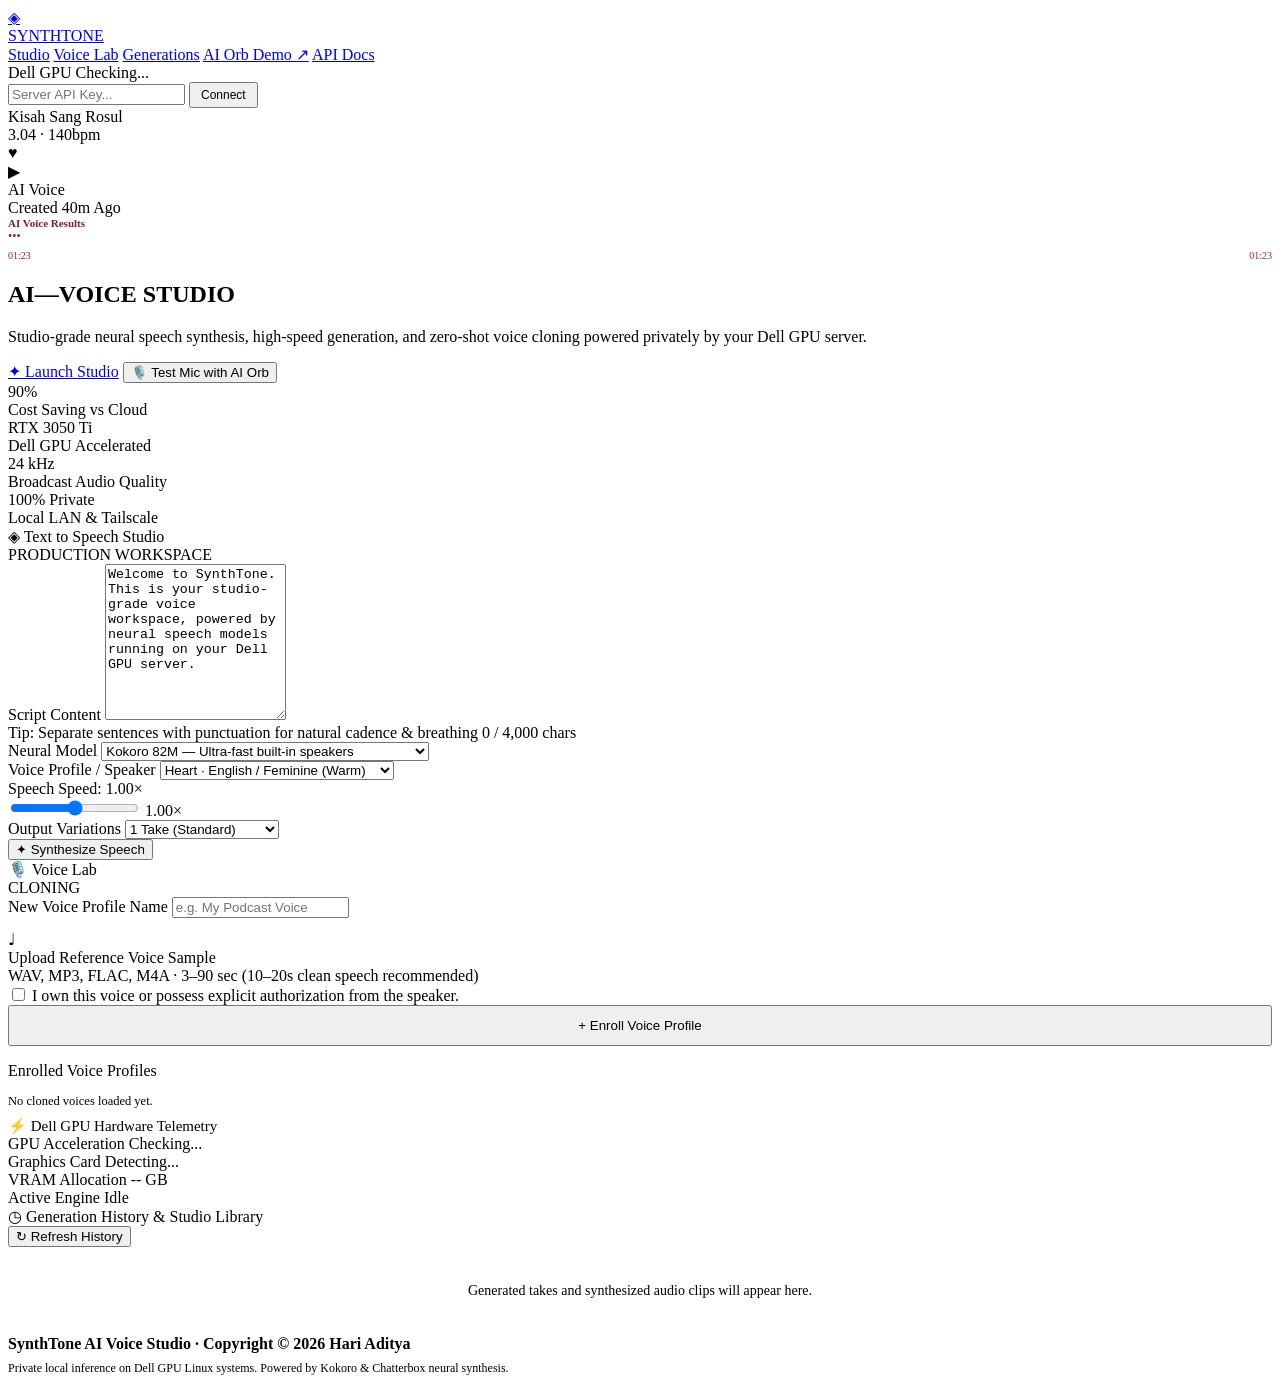
==== web/index.html @ 5e001da9 "feat: transform into SynthTone with interactive AI character orb, SonoAI-inspired widescreen UI, and" ====
<!doctype html>
<html lang="en">
<head>
  <meta charset="UTF-8" />
  <meta name="viewport" content="width=device-width, initial-scale=1" />
  <meta name="theme-color" content="#07080f" />
  <title>SynthTone AI — Private Neural Voice Studio</title>
  <link rel="stylesheet" href="/styles.css" />
  <link rel="stylesheet" href="/components/ai-orb/ai-orb.css" />
</head>
<body>

  <!-- Navigation Bar -->
  <header class="navbar">
    <a href="#" class="nav-brand">
      <span class="brand-icon">◈</span>
      <div class="brand-title">SYNTH<span>TONE</span></div>
    </a>
    <nav class="nav-links">
      <a href="#studio" class="nav-link active">Studio</a>
      <a href="#voices" class="nav-link">Voice Lab</a>
      <a href="#history" class="nav-link">Generations</a>
      <a href="/ai-orb/index.html" target="_blank" class="nav-link">AI Orb Demo ↗</a>
      <a href="/docs" target="_blank" class="nav-link">API Docs</a>
    </nav>
    <div class="nav-actions">
      <div id="gpu-telemetry-badge" class="gpu-badge">
        <span class="dot"></span>
        <span id="gpu-badge-text">Dell GPU Checking...</span>
      </div>
      <div class="key-input-wrapper">
        <input id="key" type="password" class="key-input" placeholder="Server API Key..." autocomplete="off"/>
        <button id="connect" class="btn-icon" style="padding:4px 10px;font-size:12px;">Connect</button>
      </div>
    </div>
  </header>

  <!-- Hero Interactive Showcase -->
  <section class="hero-showcase">
    
    <div class="hero-stage">
      <!-- Left Floating Audio Card (SonoAI Reference) -->
      <div class="floating-card-left">
        <div class="card-header-row">
          <div>
            <div class="card-title">Kisah Sang Rosul</div>
            <div class="card-meta">3.04 · 140bpm</div>
          </div>
          <div class="card-heart">♥</div>
        </div>
        <div class="card-wave-row">
          <div class="play-circle" id="sample-card-play">▶</div>
          <div class="mini-waveform">
            <span></span><span></span><span></span><span></span><span></span><span></span><span></span><span></span>
          </div>
        </div>
        <div class="card-footer-tag">
          <div><span class="tag-dot"></span> AI Voice</div>
          <div>Created 40m Ago</div>
        </div>
      </div>

      <!-- Center Interactive AI Character Orb -->
      <div id="hero-ai-orb-container"></div>

      <!-- Right Floating Voice Tag Card (SonoAI Reference) -->
      <div class="floating-card-right">
        <div class="card-header-row" style="margin-bottom:6px;">
          <div style="font-size:11px;font-weight:700;color:#831843;">AI Voice Results</div>
          <div style="font-size:12px;color:#9d174d;">•••</div>
        </div>
        <div class="mini-waveform" style="margin-bottom:6px;">
          <span style="background:#db2777;height:12px;"></span>
          <span style="background:#db2777;height:20px;"></span>
          <span style="background:#db2777;height:14px;"></span>
          <span style="background:#db2777;height:24px;"></span>
          <span style="background:#db2777;height:16px;"></span>
          <span style="background:#db2777;height:10px;"></span>
        </div>
        <div style="font-size:10px;color:#9d174d;display:flex;justify-content:space-between;">
          <span>01:23</span>
          <span>01:23</span>
        </div>
      </div>
    </div>

    <!-- Hero Headlines -->
    <div class="hero-headline">
      <h1 class="hero-title">AI—<span>VOICE STUDIO</span></h1>
      <p class="hero-subtitle">
        Studio-grade neural speech synthesis, high-speed generation, and zero-shot voice cloning powered privately by your Dell GPU server.
      </p>
    </div>

    <div class="hero-cta-group">
      <a href="#studio" class="btn-primary-glow"><span>✦</span> Launch Studio</a>
      <button id="hero-mic-test" class="btn-glass"><span>🎙️</span> Test Mic with AI Orb</button>
    </div>

    <!-- Widescreen Stats Pill Bar (SonoAI Reference) -->
    <div class="hero-stats-bar">
      <div class="stat-item">
        <div class="stat-value">90%</div>
        <div class="stat-label">Cost Saving vs Cloud</div>
      </div>
      <div class="stat-divider"></div>
      <div class="stat-item">
        <div class="stat-value">RTX 3050 Ti</div>
        <div class="stat-label">Dell GPU Accelerated</div>
      </div>
      <div class="stat-divider"></div>
      <div class="stat-item">
        <div class="stat-value">24 kHz</div>
        <div class="stat-label">Broadcast Audio Quality</div>
      </div>
      <div class="stat-divider"></div>
      <div class="stat-item">
        <div class="stat-value">100% Private</div>
        <div class="stat-label">Local LAN & Tailscale</div>
      </div>
    </div>
  </section>

  <!-- Studio Workspace Grid -->
  <main class="studio-layout" id="studio">
    
    <!-- Left Column: Script Editor & Controls -->
    <section class="panel">
      <div class="panel-header">
        <div class="panel-title">
          <span>◈</span> Text to Speech Studio
        </div>
        <span class="panel-badge">PRODUCTION WORKSPACE</span>
      </div>

      <div class="script-area-wrapper">
        <label class="field-label" for="script">Script Content</label>
        <textarea id="script" class="script-textarea" maxlength="4000" rows="10" placeholder="Type or paste your narration script here...">Welcome to SynthTone. This is your studio-grade voice workspace, powered by neural speech models running on your Dell GPU server.</textarea>
        <div class="script-footer">
          <span>Tip: Separate sentences with punctuation for natural cadence & breathing</span>
          <span><span id="char-count">0</span> / 4,000 chars</span>
        </div>
      </div>

      <!-- Controls Grid -->
      <div class="controls-grid">
        <div class="control-field">
          <label class="field-label" for="model">Neural Model</label>
          <select id="model" class="select-custom">
            <option value="kokoro">Kokoro 82M — Ultra-fast built-in speakers</option>
            <option value="chatterbox-nano">Chatterbox Nano 110M — Low-memory voice clone</option>
            <option value="chatterbox-turbo">Chatterbox Turbo 350M — High-fidelity voice clone</option>
          </select>
        </div>

        <div class="control-field">
          <label class="field-label" for="voice">Voice Profile / Speaker</label>
          <select id="voice" class="select-custom">
            <option value="af_heart">Heart · English / Feminine (Warm)</option>
            <option value="af_bella">Bella · English / Feminine (Narrator)</option>
            <option value="am_adam">Adam · English / Masculine (Studio)</option>
            <option value="bf_emma">Emma · British / Feminine (Crisp)</option>
            <option value="bm_george">George · British / Masculine (Deep)</option>
          </select>
        </div>

        <div class="control-field">
          <label class="field-label" for="speed">Speech Speed: <span id="speed-display">1.00×</span></label>
          <div class="slider-container">
            <input id="speed" class="range-slider" type="range" min="0.7" max="1.3" step="0.05" value="1.0"/>
            <span class="slider-val" id="speed-val">1.00×</span>
          </div>
        </div>

        <div class="control-field">
          <label class="field-label" for="variations">Output Variations</label>
          <select id="variations" class="select-custom">
            <option value="1">1 Take (Standard)</option>
            <option value="2">2 Takes (Compare)</option>
            <option value="3">3 Takes (Full Audition)</option>
          </select>
        </div>
      </div>

      <div class="generate-action-row">
        <button id="generate" class="btn-generate">
          <span>✦</span> Synthesize Speech
        </button>
      </div>

      <div id="status-message" style="margin-top:14px;font-size:13px;color:var(--neon-cyan);display:none;"></div>
    </section>

    <!-- Right Column: Voice Library & Dell Hardware Telemetry -->
    <aside class="right-sidebar">
      
      <!-- Voice Lab / Cloning Section -->
      <section class="panel" id="voices">
        <div class="panel-header">
          <div class="panel-title"><span>🎙️</span> Voice Lab</div>
          <span class="panel-badge" style="border-color:rgba(224,64,251,0.4);color:var(--neon-magenta);">CLONING</span>
        </div>

        <form id="voice-form">
          <div class="control-field" style="margin-bottom:12px;">
            <label class="field-label" for="voice-name">New Voice Profile Name</label>
            <input id="voice-name" class="input-custom" placeholder="e.g. My Podcast Voice" maxlength="80" required />
          </div>

          <label class="dropzone" for="voice-file">
            <span class="dropzone-icon">♩</span>
            <div class="dropzone-title">Upload Reference Voice Sample</div>
            <div class="dropzone-desc">WAV, MP3, FLAC, M4A · 3–90 sec (10–20s clean speech recommended)</div>
            <input id="voice-file" type="file" accept=".wav,.mp3,.m4a,.flac,.ogg,audio/*" style="display:none;" required />
          </label>
          <div id="file-chosen-name" style="font-size:11.5px;color:var(--neon-cyan);margin-bottom:10px;display:none;"></div>

          <label class="consent-check">
            <input id="consent" type="checkbox" required />
            <span>I own this voice or possess explicit authorization from the speaker.</span>
          </label>

          <button type="submit" class="btn-icon" style="width:100%;justify-content:center;padding:11px;">
            + Enroll Voice Profile
          </button>
        </form>

        <div style="margin-top:16px;">
          <div class="field-label" style="margin-bottom:6px;">Enrolled Voice Profiles</div>
          <div id="voices-list" class="voices-list">
            <div style="color:var(--text-dim);font-size:12.5px;padding:8px 0;">No cloned voices loaded yet.</div>
          </div>
        </div>
      </section>

      <!-- Dell GPU Telemetry Card -->
      <section class="telemetry-card">
        <div class="panel-title" style="font-size:15px;color:var(--neon-cyan);">
          <span>⚡</span> Dell GPU Hardware Telemetry
        </div>
        <div class="telemetry-grid">
          <div class="telemetry-cell">
            <span class="telemetry-cell-label">GPU Acceleration</span>
            <span class="telemetry-cell-val" id="telemetry-cuda">Checking...</span>
          </div>
          <div class="telemetry-cell">
            <span class="telemetry-cell-label">Graphics Card</span>
            <span class="telemetry-cell-val" id="telemetry-name">Detecting...</span>
          </div>
          <div class="telemetry-cell">
            <span class="telemetry-cell-label">VRAM Allocation</span>
            <span class="telemetry-cell-val" id="telemetry-vram">-- GB</span>
          </div>
          <div class="telemetry-cell">
            <span class="telemetry-cell-label">Active Engine</span>
            <span class="telemetry-cell-val" id="telemetry-engine">Idle</span>
          </div>
        </div>
      </section>

    </aside>

  </main>

  <!-- Audio Generation History Section -->
  <section class="history-section" id="history">
    <div class="panel-header">
      <div class="panel-title">
        <span>◷</span> Generation History & Studio Library
      </div>
      <button id="refresh-jobs" class="btn-icon">↻ Refresh History</button>
    </div>

    <div id="jobs-list" class="jobs-grid">
      <div style="color:var(--text-dim);text-align:center;padding:36px;font-size:14px;">
        Generated takes and synthesized audio clips will appear here.
      </div>
    </div>
  </section>

  <!-- Hidden Audio Player for Sync with AI Orb -->
  <audio id="global-synthtone-player" style="display:none;"></audio>

  <!-- Footer -->
  <footer>
    <div style="margin-bottom:8px;font-weight:600;color:var(--text-main);">
      SynthTone AI Voice Studio · Copyright © 2026 Hari Aditya
    </div>
    <div style="color:var(--text-dim);font-size:12px;">
      Private local inference on Dell GPU Linux systems. Powered by Kokoro & Chatterbox neural synthesis.
    </div>
  </footer>

  <script type="module" src="/app.js"></script>
</body>
</html>
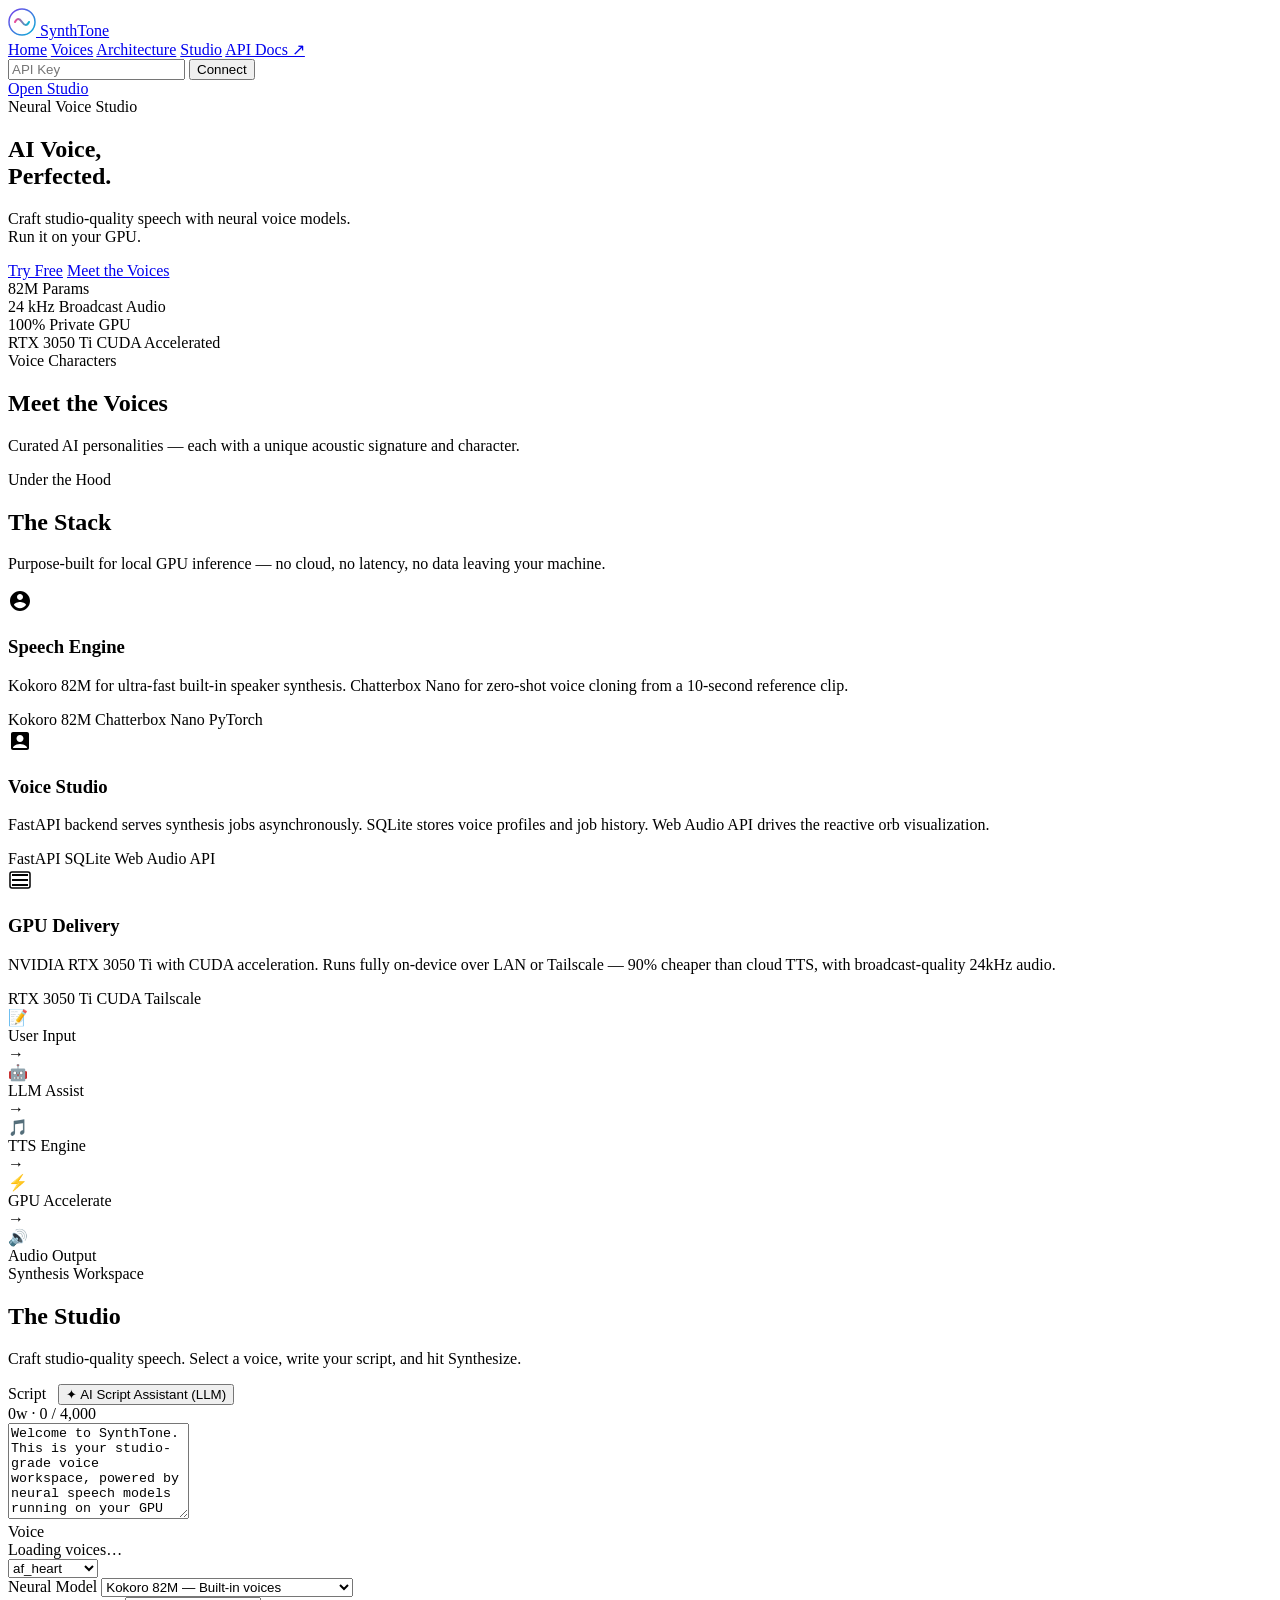
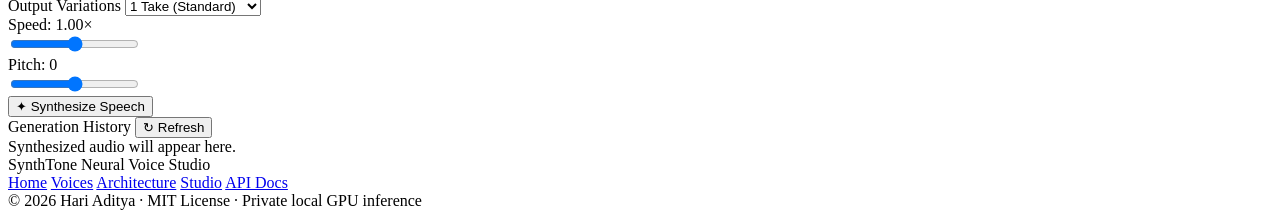
==== commit 5977ccfe: "feat: voice characters with music audition, architecture section, LLM script assistant, expressive A" ====
--- a/web/index.html
+++ b/web/index.html
@@ -3,293 +3,368 @@
 <head>
   <meta charset="UTF-8" />
   <meta name="viewport" content="width=device-width, initial-scale=1" />
-  <meta name="theme-color" content="#07080f" />
-  <title>SynthTone AI — Private Neural Voice Studio</title>
+  <meta name="theme-color" content="#07060f" />
+  <title>SynthTone — AI Voice Studio</title>
   <link rel="stylesheet" href="/styles.css" />
   <link rel="stylesheet" href="/components/ai-orb/ai-orb.css" />
 </head>
 <body>
 
-  <!-- Navigation Bar -->
-  <header class="navbar">
+  <!-- ========== NAV ========== -->
+  <nav class="navbar" id="navbar">
     <a href="#" class="nav-brand">
-      <span class="brand-icon">◈</span>
-      <div class="brand-title">SYNTH<span>TONE</span></div>
+      <svg class="brand-logo" width="28" height="28" viewBox="0 0 28 28" fill="none" xmlns="http://www.w3.org/2000/svg">
+        <circle cx="14" cy="14" r="13" stroke="url(#lg1)" stroke-width="1.5"/>
+        <path d="M7 14 Q10 8 14 14 Q18 20 21 14" stroke="url(#lg2)" stroke-width="2" stroke-linecap="round" fill="none"/>
+        <defs>
+          <linearGradient id="lg1" x1="0" y1="0" x2="28" y2="28" gradientUnits="userSpaceOnUse">
+            <stop stop-color="#7c3aed"/>
+            <stop offset="1" stop-color="#06b6d4"/>
+          </linearGradient>
+          <linearGradient id="lg2" x1="7" y1="14" x2="21" y2="14" gradientUnits="userSpaceOnUse">
+            <stop stop-color="#ec4899"/>
+            <stop offset="1" stop-color="#06b6d4"/>
+          </linearGradient>
+        </defs>
+      </svg>
+      <span class="brand-name">Synth<span class="brand-accent">Tone</span></span>
     </a>
-    <nav class="nav-links">
-      <a href="#studio" class="nav-link active">Studio</a>
-      <a href="#voices" class="nav-link">Voice Lab</a>
-      <a href="#history" class="nav-link">Generations</a>
-      <a href="/ai-orb/index.html" target="_blank" class="nav-link">AI Orb Demo ↗</a>
-      <a href="/docs" target="_blank" class="nav-link">API Docs</a>
-    </nav>
+
+    <div class="nav-links">
+      <a href="#hero" class="nav-link">Home</a>
+      <a href="#voice-agents" class="nav-link">Voices</a>
+      <a href="#architecture" class="nav-link">Architecture</a>
+      <a href="#studio" class="nav-link">Studio</a>
+      <a href="/docs" target="_blank" class="nav-link">API Docs ↗</a>
+    </div>
+
     <div class="nav-actions">
-      <div id="gpu-telemetry-badge" class="gpu-badge">
-        <span class="dot"></span>
-        <span id="gpu-badge-text">Dell GPU Checking...</span>
-      </div>
-      <div class="key-input-wrapper">
-        <input id="key" type="password" class="key-input" placeholder="Server API Key..." autocomplete="off"/>
-        <button id="connect" class="btn-icon" style="padding:4px 10px;font-size:12px;">Connect</button>
-      </div>
-    </div>
-  </header>
-
-  <!-- Hero Interactive Showcase -->
-  <section class="hero-showcase">
-    
-    <div class="hero-stage">
-      <!-- Left Floating Audio Card (SonoAI Reference) -->
-      <div class="floating-card-left">
-        <div class="card-header-row">
-          <div>
-            <div class="card-title">Kisah Sang Rosul</div>
-            <div class="card-meta">3.04 · 140bpm</div>
-          </div>
-          <div class="card-heart">♥</div>
-        </div>
-        <div class="card-wave-row">
-          <div class="play-circle" id="sample-card-play">▶</div>
-          <div class="mini-waveform">
-            <span></span><span></span><span></span><span></span><span></span><span></span><span></span><span></span>
-          </div>
-        </div>
-        <div class="card-footer-tag">
-          <div><span class="tag-dot"></span> AI Voice</div>
-          <div>Created 40m Ago</div>
-        </div>
-      </div>
-
-      <!-- Center Interactive AI Character Orb -->
-      <div id="hero-ai-orb-container"></div>
-
-      <!-- Right Floating Voice Tag Card (SonoAI Reference) -->
-      <div class="floating-card-right">
-        <div class="card-header-row" style="margin-bottom:6px;">
-          <div style="font-size:11px;font-weight:700;color:#831843;">AI Voice Results</div>
-          <div style="font-size:12px;color:#9d174d;">•••</div>
-        </div>
-        <div class="mini-waveform" style="margin-bottom:6px;">
-          <span style="background:#db2777;height:12px;"></span>
-          <span style="background:#db2777;height:20px;"></span>
-          <span style="background:#db2777;height:14px;"></span>
-          <span style="background:#db2777;height:24px;"></span>
-          <span style="background:#db2777;height:16px;"></span>
-          <span style="background:#db2777;height:10px;"></span>
-        </div>
-        <div style="font-size:10px;color:#9d174d;display:flex;justify-content:space-between;">
-          <span>01:23</span>
-          <span>01:23</span>
-        </div>
-      </div>
-    </div>
-
-    <!-- Hero Headlines -->
-    <div class="hero-headline">
-      <h1 class="hero-title">AI—<span>VOICE STUDIO</span></h1>
-      <p class="hero-subtitle">
-        Studio-grade neural speech synthesis, high-speed generation, and zero-shot voice cloning powered privately by your Dell GPU server.
-      </p>
-    </div>
-
-    <div class="hero-cta-group">
-      <a href="#studio" class="btn-primary-glow"><span>✦</span> Launch Studio</a>
-      <button id="hero-mic-test" class="btn-glass"><span>🎙️</span> Test Mic with AI Orb</button>
-    </div>
-
-    <!-- Widescreen Stats Pill Bar (SonoAI Reference) -->
-    <div class="hero-stats-bar">
-      <div class="stat-item">
-        <div class="stat-value">90%</div>
-        <div class="stat-label">Cost Saving vs Cloud</div>
-      </div>
-      <div class="stat-divider"></div>
-      <div class="stat-item">
-        <div class="stat-value">RTX 3050 Ti</div>
-        <div class="stat-label">Dell GPU Accelerated</div>
-      </div>
-      <div class="stat-divider"></div>
-      <div class="stat-item">
-        <div class="stat-value">24 kHz</div>
-        <div class="stat-label">Broadcast Audio Quality</div>
-      </div>
-      <div class="stat-divider"></div>
-      <div class="stat-item">
-        <div class="stat-value">100% Private</div>
-        <div class="stat-label">Local LAN & Tailscale</div>
+      <div class="key-wrap">
+        <input id="key" type="password" class="key-input" placeholder="API Key" autocomplete="off" />
+        <button id="connect" class="btn-connect">Connect</button>
+      </div>
+      <a href="#studio" class="btn-cta-nav">Open Studio</a>
+    </div>
+  </nav>
+
+  <!-- ========== HERO ========== -->
+  <section id="hero" class="hero-section">
+    <!-- Aurora background blobs -->
+    <div class="aurora-wrap" aria-hidden="true">
+      <div class="aurora-blob aurora-blob-1"></div>
+      <div class="aurora-blob aurora-blob-2"></div>
+      <div class="aurora-blob aurora-blob-3"></div>
+    </div>
+
+    <!-- AI Orb centered in hero -->
+    <div id="hero-orb-container" class="hero-orb-container"></div>
+
+    <div class="hero-content">
+      <div class="hero-eyebrow">Neural Voice Studio</div>
+      <h1 class="hero-headline">AI Voice,<br><span class="gradient-text">Perfected.</span></h1>
+      <p class="hero-subhead">Craft studio-quality speech with neural voice models.<br>Run it on your GPU.</p>
+      <div class="hero-cta-row">
+        <a href="#studio" class="btn-primary">Try Free</a>
+        <a href="#voice-agents" class="btn-ghost">Meet the Voices</a>
+      </div>
+
+      <div class="hero-stats-row">
+        <div class="stat-pill">
+          <span class="stat-num">82M</span>
+          <span class="stat-label">Params</span>
+        </div>
+        <div class="stat-sep"></div>
+        <div class="stat-pill">
+          <span class="stat-num">24 kHz</span>
+          <span class="stat-label">Broadcast Audio</span>
+        </div>
+        <div class="stat-sep"></div>
+        <div class="stat-pill">
+          <span class="stat-num">100%</span>
+          <span class="stat-label">Private GPU</span>
+        </div>
+        <div class="stat-sep"></div>
+        <div class="stat-pill">
+          <span class="stat-num">RTX 3050 Ti</span>
+          <span class="stat-label">CUDA Accelerated</span>
+        </div>
       </div>
     </div>
   </section>
 
-  <!-- Studio Workspace Grid -->
-  <main class="studio-layout" id="studio">
-    
-    <!-- Left Column: Script Editor & Controls -->
-    <section class="panel">
-      <div class="panel-header">
-        <div class="panel-title">
-          <span>◈</span> Text to Speech Studio
-        </div>
-        <span class="panel-badge">PRODUCTION WORKSPACE</span>
-      </div>
-
-      <div class="script-area-wrapper">
-        <label class="field-label" for="script">Script Content</label>
-        <textarea id="script" class="script-textarea" maxlength="4000" rows="10" placeholder="Type or paste your narration script here...">Welcome to SynthTone. This is your studio-grade voice workspace, powered by neural speech models running on your Dell GPU server.</textarea>
-        <div class="script-footer">
-          <span>Tip: Separate sentences with punctuation for natural cadence & breathing</span>
-          <span><span id="char-count">0</span> / 4,000 chars</span>
-        </div>
-      </div>
-
-      <!-- Controls Grid -->
-      <div class="controls-grid">
-        <div class="control-field">
-          <label class="field-label" for="model">Neural Model</label>
-          <select id="model" class="select-custom">
-            <option value="kokoro">Kokoro 82M — Ultra-fast built-in speakers</option>
-            <option value="chatterbox-nano">Chatterbox Nano 110M — Low-memory voice clone</option>
-            <option value="chatterbox-turbo">Chatterbox Turbo 350M — High-fidelity voice clone</option>
+  <!-- ========== VOICE AGENTS ========== -->
+  <section id="voice-agents" class="section-pad">
+    <div class="container">
+      <div class="section-label">Voice Characters</div>
+      <h2 class="section-title">Meet the <span class="gradient-text">Voices</span></h2>
+      <p class="section-sub">Curated AI personalities — each with a unique acoustic signature and character.</p>
+
+      <div id="agents-grid" class="agents-grid">
+        <!-- Populated by app.js -->
+        <div class="agents-skeleton">
+          <div class="skeleton-card"></div>
+          <div class="skeleton-card"></div>
+          <div class="skeleton-card"></div>
+        </div>
+      </div>
+    </div>
+  </section>
+
+  <!-- ========== ARCHITECTURE ========== -->
+  <section id="architecture" class="section-pad arch-section">
+    <div class="container">
+      <div class="section-label">Under the Hood</div>
+      <h2 class="section-title">The <span class="gradient-text">Stack</span></h2>
+      <p class="section-sub">Purpose-built for local GPU inference — no cloud, no latency, no data leaving your machine.</p>
+
+      <div class="arch-columns">
+        <!-- Speech Engine -->
+        <div class="arch-card arch-card--purple">
+          <div class="arch-icon-wrap arch-icon--purple">
+            <svg width="24" height="24" viewBox="0 0 24 24" fill="none" xmlns="http://www.w3.org/2000/svg">
+              <path d="M12 2C6.48 2 2 6.48 2 12s4.48 10 10 10 10-4.48 10-10S17.52 2 12 2zm0 3c1.66 0 3 1.34 3 3s-1.34 3-3 3-3-1.34-3-3 1.34-3 3-3zm0 14.2c-2.5 0-4.71-1.28-6-3.22.03-1.99 4-3.08 6-3.08 1.99 0 5.97 1.09 6 3.08-1.29 1.94-3.5 3.22-6 3.22z" fill="currentColor"/>
+            </svg>
+          </div>
+          <h3 class="arch-heading">Speech Engine</h3>
+          <p class="arch-desc">Kokoro 82M for ultra-fast built-in speaker synthesis. Chatterbox Nano for zero-shot voice cloning from a 10-second reference clip.</p>
+          <div class="arch-tags">
+            <span class="tag">Kokoro 82M</span>
+            <span class="tag">Chatterbox Nano</span>
+            <span class="tag">PyTorch</span>
+          </div>
+        </div>
+
+        <!-- Voice Studio -->
+        <div class="arch-card arch-card--pink">
+          <div class="arch-icon-wrap arch-icon--pink">
+            <svg width="24" height="24" viewBox="0 0 24 24" fill="none" xmlns="http://www.w3.org/2000/svg">
+              <path d="M19 3H5c-1.1 0-2 .9-2 2v14c0 1.1.9 2 2 2h14c1.1 0 2-.9 2-2V5c0-1.1-.9-2-2-2zm-7 3c1.93 0 3.5 1.57 3.5 3.5S13.93 13 12 13s-3.5-1.57-3.5-3.5S10.07 6 12 6zm7 13H5v-.23c0-.62.28-1.2.76-1.58C7.47 15.82 9.64 15 12 15s4.53.82 6.24 2.19c.48.38.76.97.76 1.58V19z" fill="currentColor"/>
+            </svg>
+          </div>
+          <h3 class="arch-heading">Voice Studio</h3>
+          <p class="arch-desc">FastAPI backend serves synthesis jobs asynchronously. SQLite stores voice profiles and job history. Web Audio API drives the reactive orb visualization.</p>
+          <div class="arch-tags">
+            <span class="tag">FastAPI</span>
+            <span class="tag">SQLite</span>
+            <span class="tag">Web Audio API</span>
+          </div>
+        </div>
+
+        <!-- GPU Delivery -->
+        <div class="arch-card arch-card--cyan">
+          <div class="arch-icon-wrap arch-icon--cyan">
+            <svg width="24" height="24" viewBox="0 0 24 24" fill="none" xmlns="http://www.w3.org/2000/svg">
+              <path d="M4 6h16v2H4zm0 5h16v2H4zm0 5h16v2H4z" fill="currentColor"/>
+              <rect x="2" y="4" width="20" height="16" rx="2" stroke="currentColor" stroke-width="1.5" fill="none"/>
+            </svg>
+          </div>
+          <h3 class="arch-heading">GPU Delivery</h3>
+          <p class="arch-desc">NVIDIA RTX 3050 Ti with CUDA acceleration. Runs fully on-device over LAN or Tailscale — 90% cheaper than cloud TTS, with broadcast-quality 24kHz audio.</p>
+          <div class="arch-tags">
+            <span class="tag">RTX 3050 Ti</span>
+            <span class="tag">CUDA</span>
+            <span class="tag">Tailscale</span>
+          </div>
+        </div>
+      </div>
+
+      <!-- Flow diagram -->
+      <div class="arch-flow">
+        <div class="flow-node">
+          <div class="flow-node-icon">📝</div>
+          <div class="flow-node-label">User Input</div>
+        </div>
+        <div class="flow-arrow">→</div>
+        <div class="flow-node">
+          <div class="flow-node-icon">🤖</div>
+          <div class="flow-node-label">LLM Assist</div>
+        </div>
+        <div class="flow-arrow">→</div>
+        <div class="flow-node">
+          <div class="flow-node-icon">🎵</div>
+          <div class="flow-node-label">TTS Engine</div>
+        </div>
+        <div class="flow-arrow">→</div>
+        <div class="flow-node">
+          <div class="flow-node-icon">⚡</div>
+          <div class="flow-node-label">GPU Accelerate</div>
+        </div>
+        <div class="flow-arrow">→</div>
+        <div class="flow-node flow-node--final">
+          <div class="flow-node-icon">🔊</div>
+          <div class="flow-node-label">Audio Output</div>
+        </div>
+      </div>
+    </div>
+  </section>
+
+  <!-- ========== STUDIO ========== -->
+  <section id="studio" class="section-pad studio-section">
+    <div class="container">
+      <div class="section-label">Synthesis Workspace</div>
+      <h2 class="section-title">The <span class="gradient-text">Studio</span></h2>
+      <p class="section-sub">Craft studio-quality speech. Select a voice, write your script, and hit Synthesize.</p>
+
+      <div class="studio-card">
+        <!-- Text area -->
+        <div class="studio-field">
+          <div class="field-label-row">
+            <div style="display: flex; align-items: center; gap: 12px;">
+              <label class="field-label" for="script">Script</label>
+              <button type="button" id="btn-toggle-assistant" class="btn-assistant-pill">
+                <span>✦</span> AI Script Assistant (LLM)
+              </button>
+            </div>
+            <span class="char-counter"><span id="word-count">0</span>w · <span id="char-count">0</span> / 4,000</span>
+          </div>
+
+          <!-- Collapsible AI Script Assistant Panel -->
+          <div id="llm-assistant-panel" class="llm-assistant-panel" style="display: none;">
+            <div class="assistant-inner">
+              <div class="assistant-header">
+                <div class="assistant-title"><span>✦</span> Neural Script Assistant</div>
+                <div class="assistant-sub">Powered by local Ollama on Dell GPU (Llama 3.2 / Qwen 2.5) with fallback neural templates</div>
+              </div>
+              <div class="assistant-controls">
+                <div class="assistant-field">
+                  <label for="assistant-topic">Topic / Concept</label>
+                  <input type="text" id="assistant-topic" placeholder="e.g. Next-gen neural voice synthesis or luxury automotive review..." />
+                </div>
+                <div class="assistant-field">
+                  <label for="assistant-tone">Tone</label>
+                  <select id="assistant-tone">
+                    <option value="cinematic">Cinematic & Inspiring</option>
+                    <option value="explainer">Clear Explainer</option>
+                    <option value="storytelling">Rich Storytelling</option>
+                    <option value="commercial">Impactful Commercial</option>
+                    <option value="podcast">Conversational Podcast</option>
+                  </select>
+                </div>
+                <div class="assistant-field">
+                  <label for="assistant-duration">Length</label>
+                  <select id="assistant-duration">
+                    <option value="15s">15s (~35 words)</option>
+                    <option value="30s" selected>30s (~70 words)</option>
+                    <option value="60s">60s (~140 words)</option>
+                  </select>
+                </div>
+                <button type="button" id="btn-generate-script" class="btn-assistant-submit">
+                  <span>✦</span> Draft Script
+                </button>
+              </div>
+            </div>
+          </div>
+
+          <textarea
+            id="script"
+            class="studio-textarea"
+            maxlength="4000"
+            rows="6"
+            placeholder="Type or paste your narration here…"
+          >Welcome to SynthTone. This is your studio-grade voice workspace, powered by neural speech models running on your GPU server.</textarea>
+        </div>
+
+        <!-- Voice grid selector -->
+        <div class="studio-field">
+          <label class="field-label">Voice</label>
+          <div id="voice-grid" class="voice-grid">
+            <!-- populated by app.js -->
+            <div class="voice-loading">Loading voices…</div>
+          </div>
+          <!-- hidden select kept for form submission logic -->
+          <select id="voice" class="voice-select-hidden" aria-hidden="true">
+            <option value="af_heart">af_heart</option>
+            <option value="af_bella">af_bella</option>
+            <option value="am_adam">am_adam</option>
+            <option value="bf_emma">bf_emma</option>
+            <option value="bm_george">bm_george</option>
           </select>
         </div>
 
-        <div class="control-field">
-          <label class="field-label" for="voice">Voice Profile / Speaker</label>
-          <select id="voice" class="select-custom">
-            <option value="af_heart">Heart · English / Feminine (Warm)</option>
-            <option value="af_bella">Bella · English / Feminine (Narrator)</option>
-            <option value="am_adam">Adam · English / Masculine (Studio)</option>
-            <option value="bf_emma">Emma · British / Feminine (Crisp)</option>
-            <option value="bm_george">George · British / Masculine (Deep)</option>
-          </select>
-        </div>
-
-        <div class="control-field">
-          <label class="field-label" for="speed">Speech Speed: <span id="speed-display">1.00×</span></label>
-          <div class="slider-container">
-            <input id="speed" class="range-slider" type="range" min="0.7" max="1.3" step="0.05" value="1.0"/>
-            <span class="slider-val" id="speed-val">1.00×</span>
-          </div>
-        </div>
-
-        <div class="control-field">
-          <label class="field-label" for="variations">Output Variations</label>
-          <select id="variations" class="select-custom">
-            <option value="1">1 Take (Standard)</option>
-            <option value="2">2 Takes (Compare)</option>
-            <option value="3">3 Takes (Full Audition)</option>
-          </select>
-        </div>
-      </div>
-
-      <div class="generate-action-row">
-        <button id="generate" class="btn-generate">
-          <span>✦</span> Synthesize Speech
+        <!-- Model + variations row -->
+        <div class="studio-row">
+          <div class="studio-field studio-field--half">
+            <label class="field-label" for="model">Neural Model</label>
+            <select id="model" class="select-custom">
+              <option value="kokoro">Kokoro 82M — Built-in voices</option>
+              <option value="chatterbox-nano">Chatterbox Nano 110M — Voice clone</option>
+              <option value="chatterbox-turbo">Chatterbox Turbo 350M — High fidelity</option>
+            </select>
+          </div>
+          <div class="studio-field studio-field--half">
+            <label class="field-label" for="variations">Output Variations</label>
+            <select id="variations" class="select-custom">
+              <option value="1">1 Take (Standard)</option>
+              <option value="2">2 Takes (Compare)</option>
+              <option value="3">3 Takes (Audition)</option>
+            </select>
+          </div>
+        </div>
+
+        <!-- Sliders -->
+        <div class="studio-row">
+          <div class="studio-field studio-field--half">
+            <label class="field-label">Speed: <span id="speed-display">1.00×</span></label>
+            <div class="slider-wrap">
+              <input id="speed" type="range" class="range-slider" min="0.7" max="1.3" step="0.05" value="1.0" />
+            </div>
+          </div>
+          <div class="studio-field studio-field--half">
+            <label class="field-label">Pitch: <span id="pitch-display">0</span></label>
+            <div class="slider-wrap">
+              <input id="pitch" type="range" class="range-slider" min="-5" max="5" step="0.5" value="0" />
+            </div>
+          </div>
+        </div>
+
+        <!-- Synthesize button -->
+        <button id="generate" class="btn-synthesize">
+          <span class="btn-synth-icon">✦</span>
+          Synthesize Speech
         </button>
-      </div>
-
-      <div id="status-message" style="margin-top:14px;font-size:13px;color:var(--neon-cyan);display:none;"></div>
-    </section>
-
-    <!-- Right Column: Voice Library & Dell Hardware Telemetry -->
-    <aside class="right-sidebar">
-      
-      <!-- Voice Lab / Cloning Section -->
-      <section class="panel" id="voices">
-        <div class="panel-header">
-          <div class="panel-title"><span>🎙️</span> Voice Lab</div>
-          <span class="panel-badge" style="border-color:rgba(224,64,251,0.4);color:var(--neon-magenta);">CLONING</span>
-        </div>
-
-        <form id="voice-form">
-          <div class="control-field" style="margin-bottom:12px;">
-            <label class="field-label" for="voice-name">New Voice Profile Name</label>
-            <input id="voice-name" class="input-custom" placeholder="e.g. My Podcast Voice" maxlength="80" required />
-          </div>
-
-          <label class="dropzone" for="voice-file">
-            <span class="dropzone-icon">♩</span>
-            <div class="dropzone-title">Upload Reference Voice Sample</div>
-            <div class="dropzone-desc">WAV, MP3, FLAC, M4A · 3–90 sec (10–20s clean speech recommended)</div>
-            <input id="voice-file" type="file" accept=".wav,.mp3,.m4a,.flac,.ogg,audio/*" style="display:none;" required />
-          </label>
-          <div id="file-chosen-name" style="font-size:11.5px;color:var(--neon-cyan);margin-bottom:10px;display:none;"></div>
-
-          <label class="consent-check">
-            <input id="consent" type="checkbox" required />
-            <span>I own this voice or possess explicit authorization from the speaker.</span>
-          </label>
-
-          <button type="submit" class="btn-icon" style="width:100%;justify-content:center;padding:11px;">
-            + Enroll Voice Profile
-          </button>
-        </form>
-
-        <div style="margin-top:16px;">
-          <div class="field-label" style="margin-bottom:6px;">Enrolled Voice Profiles</div>
-          <div id="voices-list" class="voices-list">
-            <div style="color:var(--text-dim);font-size:12.5px;padding:8px 0;">No cloned voices loaded yet.</div>
-          </div>
-        </div>
-      </section>
-
-      <!-- Dell GPU Telemetry Card -->
-      <section class="telemetry-card">
-        <div class="panel-title" style="font-size:15px;color:var(--neon-cyan);">
-          <span>⚡</span> Dell GPU Hardware Telemetry
-        </div>
-        <div class="telemetry-grid">
-          <div class="telemetry-cell">
-            <span class="telemetry-cell-label">GPU Acceleration</span>
-            <span class="telemetry-cell-val" id="telemetry-cuda">Checking...</span>
-          </div>
-          <div class="telemetry-cell">
-            <span class="telemetry-cell-label">Graphics Card</span>
-            <span class="telemetry-cell-val" id="telemetry-name">Detecting...</span>
-          </div>
-          <div class="telemetry-cell">
-            <span class="telemetry-cell-label">VRAM Allocation</span>
-            <span class="telemetry-cell-val" id="telemetry-vram">-- GB</span>
-          </div>
-          <div class="telemetry-cell">
-            <span class="telemetry-cell-label">Active Engine</span>
-            <span class="telemetry-cell-val" id="telemetry-engine">Idle</span>
-          </div>
-        </div>
-      </section>
-
-    </aside>
-
-  </main>
-
-  <!-- Audio Generation History Section -->
-  <section class="history-section" id="history">
-    <div class="panel-header">
-      <div class="panel-title">
-        <span>◷</span> Generation History & Studio Library
-      </div>
-      <button id="refresh-jobs" class="btn-icon">↻ Refresh History</button>
-    </div>
-
-    <div id="jobs-list" class="jobs-grid">
-      <div style="color:var(--text-dim);text-align:center;padding:36px;font-size:14px;">
-        Generated takes and synthesized audio clips will appear here.
+
+        <!-- Status / output area -->
+        <div id="studio-status" class="studio-status" style="display:none;"></div>
+      </div>
+
+      <!-- Job history -->
+      <div class="jobs-section">
+        <div class="jobs-header">
+          <span class="jobs-title">Generation History</span>
+          <button id="refresh-jobs" class="btn-ghost-sm">↻ Refresh</button>
+        </div>
+        <div id="jobs-list" class="jobs-list">
+          <div class="jobs-empty">Synthesized audio will appear here.</div>
+        </div>
       </div>
     </div>
   </section>
 
-  <!-- Hidden Audio Player for Sync with AI Orb -->
-  <audio id="global-synthtone-player" style="display:none;"></audio>
-
-  <!-- Footer -->
-  <footer>
-    <div style="margin-bottom:8px;font-weight:600;color:var(--text-main);">
-      SynthTone AI Voice Studio · Copyright © 2026 Hari Aditya
-    </div>
-    <div style="color:var(--text-dim);font-size:12px;">
-      Private local inference on Dell GPU Linux systems. Powered by Kokoro & Chatterbox neural synthesis.
+  <!-- ========== FOOTER ========== -->
+  <footer class="site-footer">
+    <div class="footer-inner">
+      <div class="footer-brand">
+        <span class="brand-name">Synth<span class="brand-accent">Tone</span></span>
+        <span class="footer-tagline">Neural Voice Studio</span>
+      </div>
+      <div class="footer-links">
+        <a href="#hero">Home</a>
+        <a href="#voice-agents">Voices</a>
+        <a href="#architecture">Architecture</a>
+        <a href="#studio">Studio</a>
+        <a href="/docs" target="_blank">API Docs</a>
+      </div>
+      <div class="footer-copy">
+        © 2026 Hari Aditya · MIT License · Private local GPU inference
+      </div>
     </div>
   </footer>
+
+  <!-- Toast container -->
+  <div id="toast-container" class="toast-container" aria-live="polite"></div>
+
+  <!-- Hidden global audio for orb sync -->
+  <audio id="global-player" style="display:none;"></audio>
 
   <script type="module" src="/app.js"></script>
 </body>
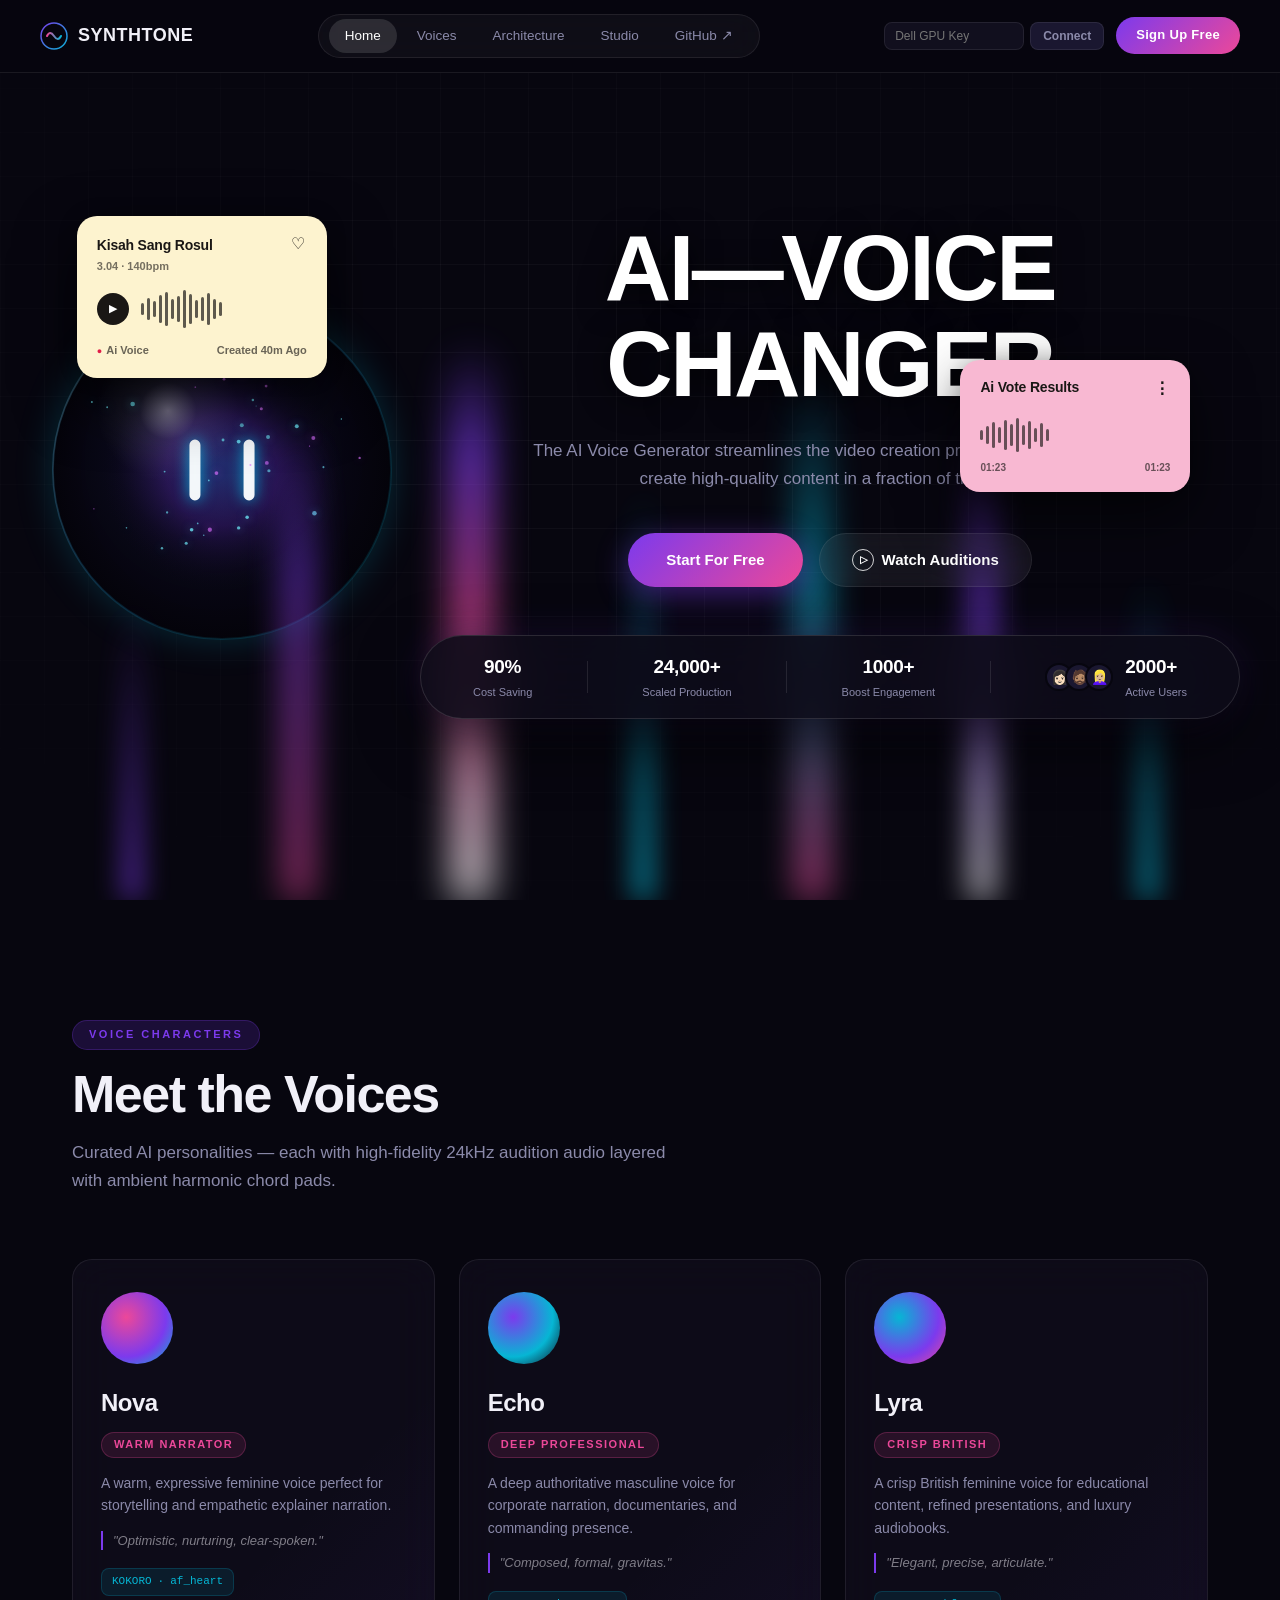
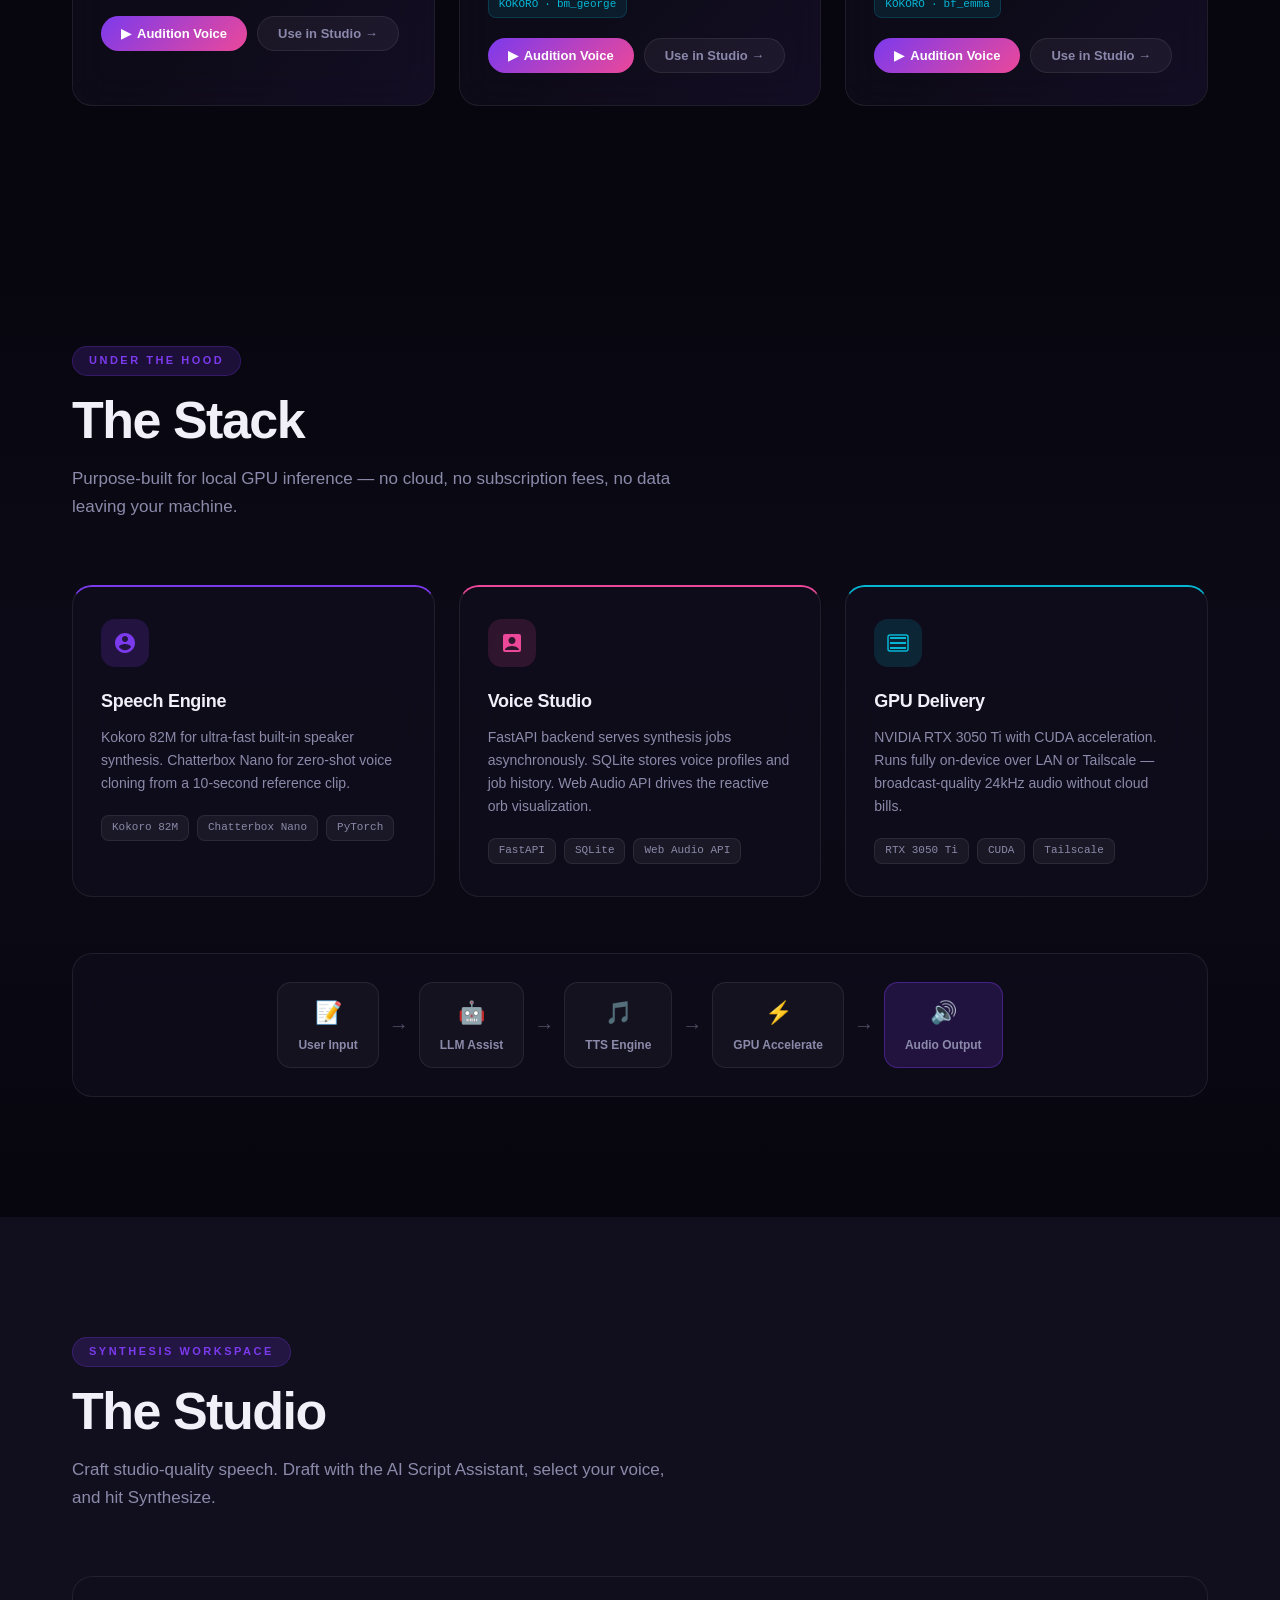
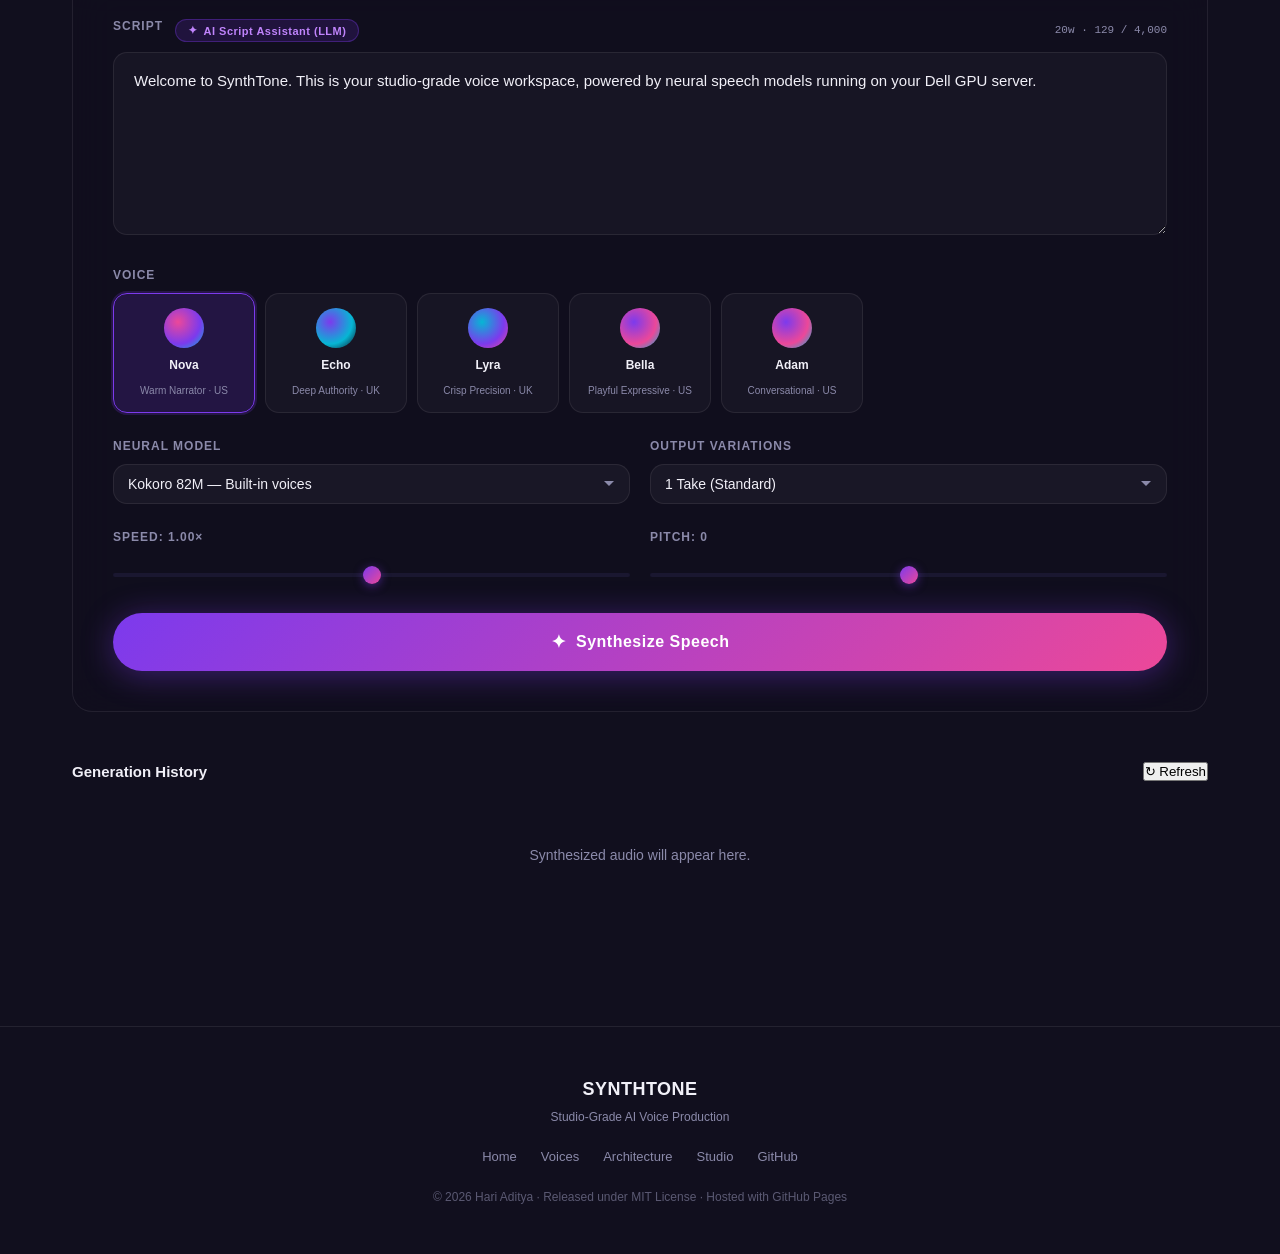
==== commit 8d9de0cd: "feat: enable GitHub Pages hosting with SonoAI aesthetic overhaul - Configure GitHub Pages automated " ====
--- a/web/index.html
+++ b/web/index.html
@@ -5,12 +5,12 @@
   <meta name="viewport" content="width=device-width, initial-scale=1" />
   <meta name="theme-color" content="#07060f" />
   <title>SynthTone — AI Voice Studio</title>
-  <link rel="stylesheet" href="/styles.css" />
-  <link rel="stylesheet" href="/components/ai-orb/ai-orb.css" />
+  <link rel="stylesheet" href="./styles.css" />
+  <link rel="stylesheet" href="./components/ai-orb/ai-orb.css" />
 </head>
 <body>
 
-  <!-- ========== NAV ========== -->
+  <!-- ========== NAV (SonoAI Style Capsule) ========== -->
   <nav class="navbar" id="navbar">
     <a href="#" class="nav-brand">
       <svg class="brand-logo" width="28" height="28" viewBox="0 0 28 28" fill="none" xmlns="http://www.w3.org/2000/svg">
@@ -27,66 +27,147 @@
           </linearGradient>
         </defs>
       </svg>
-      <span class="brand-name">Synth<span class="brand-accent">Tone</span></span>
+      <span class="brand-name">SYNTHTONE</span>
     </a>
 
-    <div class="nav-links">
-      <a href="#hero" class="nav-link">Home</a>
+    <div class="nav-capsule">
+      <a href="#hero" class="nav-link active">Home</a>
       <a href="#voice-agents" class="nav-link">Voices</a>
       <a href="#architecture" class="nav-link">Architecture</a>
       <a href="#studio" class="nav-link">Studio</a>
-      <a href="/docs" target="_blank" class="nav-link">API Docs ↗</a>
+      <a href="https://github.com/Hari-Aditya-003/SynthTone" target="_blank" rel="noopener" class="nav-link">GitHub ↗</a>
     </div>
 
     <div class="nav-actions">
       <div class="key-wrap">
-        <input id="key" type="password" class="key-input" placeholder="API Key" autocomplete="off" />
+        <input id="key" type="password" class="key-input" placeholder="Dell GPU Key" autocomplete="off" />
         <button id="connect" class="btn-connect">Connect</button>
       </div>
-      <a href="#studio" class="btn-cta-nav">Open Studio</a>
+      <a href="#studio" class="btn-cta-nav">Sign Up Free</a>
     </div>
   </nav>
 
-  <!-- ========== HERO ========== -->
+  <!-- ========== HERO (SonoAI Design Reference) ========== -->
   <section id="hero" class="hero-section">
-    <!-- Aurora background blobs -->
-    <div class="aurora-wrap" aria-hidden="true">
-      <div class="aurora-blob aurora-blob-1"></div>
-      <div class="aurora-blob aurora-blob-2"></div>
-      <div class="aurora-blob aurora-blob-3"></div>
-    </div>
-
-    <!-- AI Orb centered in hero -->
+    <!-- Perspective Grid Floor -->
+    <div class="perspective-grid" aria-hidden="true"></div>
+
+    <!-- Vertical Radiant Neon Beams (Signature SonoAI Background) -->
+    <div class="neon-beams-wrap" aria-hidden="true">
+      <div class="neon-beam beam-1"></div>
+      <div class="neon-beam beam-2"></div>
+      <div class="neon-beam beam-3"></div>
+      <div class="neon-beam beam-4"></div>
+      <div class="neon-beam beam-5"></div>
+      <div class="neon-beam beam-6"></div>
+      <div class="neon-beam beam-7"></div>
+    </div>
+
+    <!-- Interactive AI Character Orb Centered -->
     <div id="hero-orb-container" class="hero-orb-container"></div>
 
+    <!-- Floating Voice Sample Card Left (SonoAI Soft Yellow) -->
+    <div class="floating-card floating-card--left" id="card-sample-nova">
+      <div class="fc-header">
+        <div class="fc-title-group">
+          <h4 class="fc-title">Kisah Sang Rosul</h4>
+          <span class="fc-meta">3.04 · 140bpm</span>
+        </div>
+        <button class="fc-like-btn" id="fc-like-btn" aria-label="Favorite">♡</button>
+      </div>
+      <div class="fc-player-row">
+        <button class="fc-play-btn" id="fc-play-left" aria-label="Play sample">
+          <span class="fc-play-icon">▶</span>
+        </button>
+        <div class="fc-waveform" id="fc-wave-left">
+          <span class="bar" style="--h: 12px;"></span>
+          <span class="bar" style="--h: 22px;"></span>
+          <span class="bar" style="--h: 16px;"></span>
+          <span class="bar" style="--h: 28px;"></span>
+          <span class="bar" style="--h: 34px;"></span>
+          <span class="bar" style="--h: 20px;"></span>
+          <span class="bar" style="--h: 26px;"></span>
+          <span class="bar" style="--h: 38px;"></span>
+          <span class="bar" style="--h: 30px;"></span>
+          <span class="bar" style="--h: 18px;"></span>
+          <span class="bar" style="--h: 24px;"></span>
+          <span class="bar" style="--h: 32px;"></span>
+          <span class="bar" style="--h: 20px;"></span>
+          <span class="bar" style="--h: 14px;"></span>
+        </div>
+      </div>
+      <div class="fc-footer">
+        <span class="fc-badge"><span class="badge-dot">●</span> Ai Voice</span>
+        <span class="fc-time">Created 40m Ago</span>
+      </div>
+    </div>
+
+    <!-- Floating Audio Card Right (SonoAI Soft Pink) -->
+    <div class="floating-card floating-card--right" id="card-sample-echo">
+      <div class="fc-header">
+        <h4 class="fc-title">Ai Vote Results</h4>
+        <span class="fc-menu-dots">⋮</span>
+      </div>
+      <div class="fc-waveform fc-waveform--pink" id="fc-wave-right">
+        <span class="bar" style="--h: 10px;"></span>
+        <span class="bar" style="--h: 18px;"></span>
+        <span class="bar" style="--h: 26px;"></span>
+        <span class="bar" style="--h: 16px;"></span>
+        <span class="bar" style="--h: 30px;"></span>
+        <span class="bar" style="--h: 22px;"></span>
+        <span class="bar" style="--h: 34px;"></span>
+        <span class="bar" style="--h: 20px;"></span>
+        <span class="bar" style="--h: 28px;"></span>
+        <span class="bar" style="--h: 14px;"></span>
+        <span class="bar" style="--h: 24px;"></span>
+        <span class="bar" style="--h: 12px;"></span>
+      </div>
+      <div class="fc-time-row">
+        <span>01:23</span>
+        <span>01:23</span>
+      </div>
+    </div>
+
     <div class="hero-content">
-      <div class="hero-eyebrow">Neural Voice Studio</div>
-      <h1 class="hero-headline">AI Voice,<br><span class="gradient-text">Perfected.</span></h1>
-      <p class="hero-subhead">Craft studio-quality speech with neural voice models.<br>Run it on your GPU.</p>
+      <h1 class="hero-headline">AI—VOICE CHANGER</h1>
+      <p class="hero-subhead">
+        The AI Voice Generator streamlines the video creation process, allowing you to create high-quality content in a fraction of the time.
+      </p>
+
       <div class="hero-cta-row">
-        <a href="#studio" class="btn-primary">Try Free</a>
-        <a href="#voice-agents" class="btn-ghost">Meet the Voices</a>
-      </div>
-
-      <div class="hero-stats-row">
-        <div class="stat-pill">
-          <span class="stat-num">82M</span>
-          <span class="stat-label">Params</span>
-        </div>
-        <div class="stat-sep"></div>
-        <div class="stat-pill">
-          <span class="stat-num">24 kHz</span>
-          <span class="stat-label">Broadcast Audio</span>
-        </div>
-        <div class="stat-sep"></div>
-        <div class="stat-pill">
-          <span class="stat-num">100%</span>
-          <span class="stat-label">Private GPU</span>
-        </div>
-        <div class="stat-sep"></div>
-        <div class="stat-pill">
-          <span class="stat-num">RTX 3050 Ti</span>
-          <span class="stat-label">CUDA Accelerated</span>
+        <a href="#studio" class="btn-sono-primary">Start For Free</a>
+        <a href="#voice-agents" class="btn-sono-secondary">
+          <span class="btn-icon-circle">▷</span> Watch Auditions
+        </a>
+      </div>
+
+      <!-- SonoAI Signature Bottom Stats Capsule Bar -->
+      <div class="hero-stats-capsule">
+        <div class="sc-stat">
+          <span class="sc-num">90%</span>
+          <span class="sc-label">Cost Saving</span>
+        </div>
+        <div class="sc-divider"></div>
+        <div class="sc-stat">
+          <span class="sc-num">24,000+</span>
+          <span class="sc-label">Scaled Production</span>
+        </div>
+        <div class="sc-divider"></div>
+        <div class="sc-stat">
+          <span class="sc-num">1000+</span>
+          <span class="sc-label">Boost Engagement</span>
+        </div>
+        <div class="sc-divider"></div>
+        <div class="sc-avatars">
+          <div class="avatar-stack">
+            <span class="avatar-circle av-1">👩🏻</span>
+            <span class="avatar-circle av-2">🧔🏽</span>
+            <span class="avatar-circle av-3">👱🏼‍♀️</span>
+          </div>
+          <div class="sc-avatar-info">
+            <span class="sc-num">2000+</span>
+            <span class="sc-label">Active Users</span>
+          </div>
         </div>
       </div>
     </div>
@@ -97,7 +178,7 @@
     <div class="container">
       <div class="section-label">Voice Characters</div>
       <h2 class="section-title">Meet the <span class="gradient-text">Voices</span></h2>
-      <p class="section-sub">Curated AI personalities — each with a unique acoustic signature and character.</p>
+      <p class="section-sub">Curated AI personalities — each with high-fidelity 24kHz audition audio layered with ambient harmonic chord pads.</p>
 
       <div id="agents-grid" class="agents-grid">
         <!-- Populated by app.js -->
@@ -115,7 +196,7 @@
     <div class="container">
       <div class="section-label">Under the Hood</div>
       <h2 class="section-title">The <span class="gradient-text">Stack</span></h2>
-      <p class="section-sub">Purpose-built for local GPU inference — no cloud, no latency, no data leaving your machine.</p>
+      <p class="section-sub">Purpose-built for local GPU inference — no cloud, no subscription fees, no data leaving your machine.</p>
 
       <div class="arch-columns">
         <!-- Speech Engine -->
@@ -159,7 +240,7 @@
             </svg>
           </div>
           <h3 class="arch-heading">GPU Delivery</h3>
-          <p class="arch-desc">NVIDIA RTX 3050 Ti with CUDA acceleration. Runs fully on-device over LAN or Tailscale — 90% cheaper than cloud TTS, with broadcast-quality 24kHz audio.</p>
+          <p class="arch-desc">NVIDIA RTX 3050 Ti with CUDA acceleration. Runs fully on-device over LAN or Tailscale — broadcast-quality 24kHz audio without cloud bills.</p>
           <div class="arch-tags">
             <span class="tag">RTX 3050 Ti</span>
             <span class="tag">CUDA</span>
@@ -203,7 +284,7 @@
     <div class="container">
       <div class="section-label">Synthesis Workspace</div>
       <h2 class="section-title">The <span class="gradient-text">Studio</span></h2>
-      <p class="section-sub">Craft studio-quality speech. Select a voice, write your script, and hit Synthesize.</p>
+      <p class="section-sub">Craft studio-quality speech. Draft with the AI Script Assistant, select your voice, and hit Synthesize.</p>
 
       <div class="studio-card">
         <!-- Text area -->
@@ -261,7 +342,7 @@
             maxlength="4000"
             rows="6"
             placeholder="Type or paste your narration here…"
-          >Welcome to SynthTone. This is your studio-grade voice workspace, powered by neural speech models running on your GPU server.</textarea>
+          >Welcome to SynthTone. This is your studio-grade voice workspace, powered by neural speech models running on your Dell GPU server.</textarea>
         </div>
 
         <!-- Voice grid selector -->
@@ -274,10 +355,10 @@
           <!-- hidden select kept for form submission logic -->
           <select id="voice" class="voice-select-hidden" aria-hidden="true">
             <option value="af_heart">af_heart</option>
+            <option value="bm_george">bm_george</option>
+            <option value="bf_emma">bf_emma</option>
             <option value="af_bella">af_bella</option>
             <option value="am_adam">am_adam</option>
-            <option value="bf_emma">bf_emma</option>
-            <option value="bm_george">bm_george</option>
           </select>
         </div>
 
@@ -344,18 +425,18 @@
   <footer class="site-footer">
     <div class="footer-inner">
       <div class="footer-brand">
-        <span class="brand-name">Synth<span class="brand-accent">Tone</span></span>
-        <span class="footer-tagline">Neural Voice Studio</span>
+        <span class="brand-name">SYNTHTONE</span>
+        <span class="footer-tagline">Studio-Grade AI Voice Production</span>
       </div>
       <div class="footer-links">
         <a href="#hero">Home</a>
         <a href="#voice-agents">Voices</a>
         <a href="#architecture">Architecture</a>
         <a href="#studio">Studio</a>
-        <a href="/docs" target="_blank">API Docs</a>
+        <a href="https://github.com/Hari-Aditya-003/SynthTone" target="_blank" rel="noopener">GitHub</a>
       </div>
       <div class="footer-copy">
-        © 2026 Hari Aditya · MIT License · Private local GPU inference
+        © 2026 Hari Aditya · Released under MIT License · Hosted with GitHub Pages
       </div>
     </div>
   </footer>
@@ -366,6 +447,6 @@
   <!-- Hidden global audio for orb sync -->
   <audio id="global-player" style="display:none;"></audio>
 
-  <script type="module" src="/app.js"></script>
+  <script type="module" src="./app.js"></script>
 </body>
 </html>
--- a/web/styles.css
+++ b/web/styles.css
@@ -0,0 +1,1538 @@
+/* ==========================================================================
+   SynthTone — AI Voice Studio
+   Dark purple palette · Glassmorphism · Subtle neon
+   ========================================================================== */
+
+/* ── Custom Properties ──────────────────────────────────────────────────── */
+:root {
+  /* Palette */
+  --bg:        #07060f;
+  --surface:   #110f1e;
+  --surface-2: #1a1730;
+  --primary:   #7c3aed;
+  --secondary: #ec4899;
+  --tertiary:  #06b6d4;
+  --text:      #f1f0f8;
+  --text-muted:#8b8aaa;
+
+  /* Derived */
+  --primary-dim:   rgba(124,58,237,0.18);
+  --secondary-dim: rgba(236,72,153,0.15);
+  --tertiary-dim:  rgba(6,182,212,0.15);
+  --glass-bg:      rgba(17,15,30,0.65);
+  --glass-border:  rgba(255,255,255,0.08);
+  --glass-hover:   rgba(255,255,255,0.12);
+
+  /* Radii */
+  --r-sm: 8px;
+  --r-md: 14px;
+  --r-lg: 20px;
+  --r-pill: 9999px;
+
+  /* Fonts */
+  --font: -apple-system, BlinkMacSystemFont, "Segoe UI", Roboto, "Helvetica Neue", sans-serif;
+  --mono: "SF Mono", Monaco, "Cascadia Code", "Fira Code", monospace;
+}
+
+/* ── Reset ──────────────────────────────────────────────────────────────── */
+*, *::before, *::after { box-sizing: border-box; margin: 0; padding: 0; }
+
+html { scroll-behavior: smooth; }
+
+body {
+  background-color: var(--bg);
+  color: var(--text);
+  font-family: var(--font);
+  line-height: 1.6;
+  overflow-x: hidden;
+  min-height: 100vh;
+}
+
+a { color: inherit; text-decoration: none; }
+
+/* ── Layout ─────────────────────────────────────────────────────────────── */
+.container {
+  max-width: 1200px;
+  margin: 0 auto;
+  padding: 0 32px;
+}
+
+.section-pad { padding: 120px 0; }
+
+/* ══════════════════════════════════════════════════════════════════════════
+   NAV
+══════════════════════════════════════════════════════════════════════════ */
+.navbar {
+  position: fixed;
+  top: 0;
+  left: 0;
+  right: 0;
+  z-index: 999;
+  display: flex;
+  align-items: center;
+  justify-content: space-between;
+  gap: 24px;
+  padding: 14px 40px;
+  background: rgba(7,6,15,0.78);
+  backdrop-filter: blur(20px);
+  -webkit-backdrop-filter: blur(20px);
+  border-bottom: 1px solid var(--glass-border);
+  transition: transform 0.35s ease, background 0.35s ease;
+}
+
+.navbar.nav-hidden { transform: translateY(-100%); }
+
+/* Brand */
+.nav-brand {
+  display: flex;
+  align-items: center;
+  gap: 10px;
+  flex-shrink: 0;
+}
+
+.brand-logo { flex-shrink: 0; }
+
+.brand-name {
+  font-size: 18px;
+  font-weight: 800;
+  letter-spacing: 0.5px;
+  color: var(--text);
+}
+
+.brand-accent {
+  background: linear-gradient(90deg, var(--primary), var(--secondary));
+  -webkit-background-clip: text;
+  -webkit-text-fill-color: transparent;
+  background-clip: text;
+}
+
+/* Nav links */
+.nav-links {
+  display: flex;
+  align-items: center;
+  gap: 6px;
+}
+
+.nav-link {
+  font-size: 14px;
+  font-weight: 500;
+  color: var(--text-muted);
+  padding: 6px 14px;
+  border-radius: var(--r-pill);
+  transition: color 0.2s, background 0.2s;
+}
+.nav-link:hover { color: var(--text); background: var(--primary-dim); }
+.nav-link.active { color: var(--text); }
+
+/* Nav actions */
+.nav-actions {
+  display: flex;
+  align-items: center;
+  gap: 12px;
+  flex-shrink: 0;
+}
+
+/* Capsule Navigation (SonoAI Style) */
+.nav-capsule {
+  display: flex;
+  align-items: center;
+  gap: 4px;
+  background: rgba(255, 255, 255, 0.04);
+  border: 1px solid var(--glass-border);
+  border-radius: var(--r-pill);
+  padding: 4px 10px;
+  backdrop-filter: blur(16px);
+}
+.nav-capsule .nav-link {
+  font-size: 13.5px;
+  font-weight: 500;
+  color: var(--text-muted);
+  padding: 6px 16px;
+  border-radius: var(--r-pill);
+  transition: all 0.2s ease;
+}
+.nav-capsule .nav-link:hover {
+  color: #fff;
+  background: rgba(255, 255, 255, 0.08);
+}
+.nav-capsule .nav-link.active {
+  color: #fff;
+  background: rgba(255, 255, 255, 0.12);
+}
+
+.key-wrap {
+  display: flex;
+  align-items: center;
+  gap: 6px;
+}
+
+.key-input {
+  background: var(--surface);
+  border: 1px solid var(--glass-border);
+  border-radius: var(--r-sm);
+  color: var(--text);
+  font-size: 12px;
+  padding: 6px 10px;
+  width: 140px;
+  outline: none;
+  transition: border-color 0.2s;
+}
+.key-input:focus { border-color: var(--primary); }
+
+.btn-connect {
+  background: var(--surface-2);
+  border: 1px solid var(--glass-border);
+  border-radius: var(--r-sm);
+  color: var(--text-muted);
+  font-size: 12px;
+  font-weight: 600;
+  padding: 6px 12px;
+  cursor: pointer;
+  transition: color 0.2s, border-color 0.2s;
+}
+.btn-connect:hover { color: var(--text); border-color: var(--primary); }
+
+.btn-cta-nav {
+  display: inline-flex;
+  align-items: center;
+  gap: 6px;
+  padding: 8px 20px;
+  border-radius: var(--r-pill);
+  background: linear-gradient(135deg, var(--primary), var(--secondary));
+  color: #fff;
+  font-size: 13px;
+  font-weight: 700;
+  letter-spacing: 0.3px;
+  transition: filter 0.2s, transform 0.15s;
+}
+.btn-cta-nav:hover { filter: brightness(1.15); }
+.btn-cta-nav:active { transform: scale(0.97); }
+
+/* ══════════════════════════════════════════════════════════════════════════
+   HERO
+══════════════════════════════════════════════════════════════════════════ */
+.hero-section {
+  position: relative;
+  min-height: 100vh;
+  display: flex;
+  align-items: center;
+  justify-content: center;
+  padding: 140px 32px 100px;
+  overflow: hidden;
+  text-align: center;
+  background-color: var(--bg);
+}
+
+/* Perspective Floor Grid */
+.perspective-grid {
+  position: absolute;
+  inset: 0;
+  background-image: 
+    linear-gradient(rgba(255, 255, 255, 0.035) 1px, transparent 1px),
+    linear-gradient(90deg, rgba(255, 255, 255, 0.035) 1px, transparent 1px);
+  background-size: 44px 44px;
+  mask-image: radial-gradient(ellipse 90% 75% at 50% 45%, black 20%, transparent 85%);
+  -webkit-mask-image: radial-gradient(ellipse 90% 75% at 50% 45%, black 20%, transparent 85%);
+  pointer-events: none;
+  z-index: 0;
+}
+
+/* Vertical Radiant Neon Light Beams (SonoAI Signature Aesthetic) */
+.neon-beams-wrap {
+  position: absolute;
+  bottom: 0;
+  left: 0;
+  right: 0;
+  height: 65%;
+  display: flex;
+  justify-content: space-around;
+  align-items: flex-end;
+  pointer-events: none;
+  z-index: 1;
+  padding: 0 4%;
+  overflow: hidden;
+}
+
+.neon-beam {
+  width: 14px;
+  border-radius: 9999px 9999px 0 0;
+  filter: blur(14px);
+  opacity: 0.8;
+  animation: beam-pulse 4.5s ease-in-out infinite alternate;
+}
+
+.beam-1 { height: 50%; width: 16px; background: linear-gradient(to top, #7c3aed, transparent); animation-delay: 0s; }
+.beam-2 { height: 80%; width: 22px; background: linear-gradient(to top, #ec4899, #7c3aed 70%, transparent); filter: blur(18px); animation-delay: 0.8s; }
+.beam-3 { height: 95%; width: 32px; background: linear-gradient(to top, #ffffff, #ec4899 50%, #7c3aed 80%, transparent); filter: blur(20px); opacity: 0.95; animation-delay: 1.4s; }
+.beam-4 { height: 70%; width: 18px; background: linear-gradient(to top, #06b6d4, transparent); animation-delay: 0.4s; }
+.beam-5 { height: 90%; width: 26px; background: linear-gradient(to top, #ec4899, #06b6d4 60%, transparent); filter: blur(18px); animation-delay: 1.8s; }
+.beam-6 { height: 82%; width: 22px; background: linear-gradient(to top, #ffffff, #7c3aed 60%, transparent); filter: blur(16px); animation-delay: 1.1s; }
+.beam-7 { height: 55%; width: 16px; background: linear-gradient(to top, #06b6d4, transparent); animation-delay: 2.2s; }
+
+@keyframes beam-pulse {
+  0%   { transform: scaleY(0.9); opacity: 0.65; }
+  50%  { transform: scaleY(1.08); opacity: 0.95; }
+  100% { transform: scaleY(0.95); opacity: 0.75; }
+}
+
+/* Floating Audio Cards (SonoAI) */
+.floating-card {
+  position: absolute;
+  border-radius: 20px;
+  box-shadow: 0 24px 60px rgba(0, 0, 0, 0.65), 0 0 20px rgba(0, 0, 0, 0.2);
+  z-index: 10;
+  text-align: left;
+  user-select: none;
+  transition: transform 0.3s ease, box-shadow 0.3s ease;
+}
+.floating-card:hover {
+  transform: scale(1.03) translateY(-4px) !important;
+  box-shadow: 0 30px 70px rgba(0, 0, 0, 0.8);
+}
+
+/* Left Card: Soft Cream Yellow */
+.floating-card--left {
+  left: 6%;
+  top: 24%;
+  width: 250px;
+  background: #fdf3cf;
+  color: #1a1715;
+  padding: 18px 20px;
+  animation: float-card-left 6s ease-in-out infinite alternate;
+}
+
+@keyframes float-card-left {
+  from { transform: translateY(0px) rotate(-1.5deg); }
+  to   { transform: translateY(-16px) rotate(1deg); }
+}
+
+/* Right Card: Soft Blush Pink */
+.floating-card--right {
+  right: 7%;
+  top: 40%;
+  width: 230px;
+  background: #f8b8d2;
+  color: #1a1715;
+  padding: 16px 20px;
+  animation: float-card-right 7s ease-in-out infinite alternate;
+}
+
+@keyframes float-card-right {
+  from { transform: translateY(0px) rotate(1.5deg); }
+  to   { transform: translateY(-14px) rotate(-1deg); }
+}
+
+.fc-header {
+  display: flex;
+  justify-content: space-between;
+  align-items: flex-start;
+  margin-bottom: 14px;
+}
+.fc-title {
+  font-size: 14px;
+  font-weight: 800;
+  color: #1a1715;
+  letter-spacing: -0.2px;
+}
+.fc-meta {
+  font-size: 11px;
+  font-weight: 600;
+  color: rgba(26, 23, 21, 0.6);
+  margin-top: 2px;
+  display: block;
+}
+.fc-like-btn {
+  background: none;
+  border: none;
+  font-size: 16px;
+  cursor: pointer;
+  color: #1a1715;
+  padding: 2px;
+  line-height: 1;
+}
+.fc-like-btn.liked {
+  color: #e11d48;
+}
+.fc-menu-dots {
+  font-size: 16px;
+  font-weight: bold;
+  color: #1a1715;
+}
+
+.fc-player-row {
+  display: flex;
+  align-items: center;
+  gap: 12px;
+  margin-bottom: 14px;
+}
+.fc-play-btn {
+  width: 32px;
+  height: 32px;
+  border-radius: 50%;
+  background: #1a1715;
+  color: #fff;
+  border: none;
+  display: flex;
+  align-items: center;
+  justify-content: center;
+  font-size: 11px;
+  cursor: pointer;
+  flex-shrink: 0;
+  transition: transform 0.15s ease;
+}
+.fc-play-btn:hover {
+  transform: scale(1.1);
+}
+.fc-play-btn.is-playing .fc-play-icon {
+  content: "⏸";
+}
+
+.fc-waveform {
+  display: flex;
+  align-items: center;
+  gap: 3px;
+  height: 38px;
+  flex: 1;
+}
+.fc-waveform .bar {
+  width: 3px;
+  height: var(--h, 16px);
+  background: rgba(26, 23, 21, 0.7);
+  border-radius: 3px;
+  transition: height 0.2s ease;
+}
+.fc-waveform.is-animating .bar {
+  animation: soundbar 0.8s ease-in-out infinite alternate;
+}
+.fc-waveform.is-animating .bar:nth-child(2n) { animation-delay: 0.15s; }
+.fc-waveform.is-animating .bar:nth-child(3n) { animation-delay: 0.3s; }
+.fc-waveform.is-animating .bar:nth-child(4n) { animation-delay: 0.45s; }
+
+@keyframes soundbar {
+  from { height: 6px; }
+  to   { height: 34px; }
+}
+
+.fc-waveform--pink .bar {
+  background: rgba(26, 23, 21, 0.65);
+}
+
+.fc-footer {
+  display: flex;
+  justify-content: space-between;
+  align-items: center;
+  font-size: 11px;
+  font-weight: 600;
+  color: rgba(26, 23, 21, 0.65);
+}
+.fc-badge {
+  display: inline-flex;
+  align-items: center;
+  gap: 4px;
+}
+.badge-dot {
+  color: #e11d48;
+  font-size: 9px;
+}
+.fc-time-row {
+  display: flex;
+  justify-content: space-between;
+  font-size: 10px;
+  font-weight: 700;
+  color: rgba(26, 23, 21, 0.65);
+  margin-top: 6px;
+}
+
+/* Hero Content */
+.hero-content {
+  position: relative;
+  z-index: 2;
+  max-width: 820px;
+  margin: 0 auto;
+}
+
+.hero-headline {
+  font-size: clamp(52px, 8.5vw, 92px);
+  font-weight: 900;
+  line-height: 1.04;
+  letter-spacing: -2.5px;
+  margin-bottom: 24px;
+  color: #ffffff;
+  text-shadow: 0 4px 30px rgba(0, 0, 0, 0.8);
+}
+
+.hero-subhead {
+  font-size: 17px;
+  color: var(--text-muted);
+  line-height: 1.65;
+  margin-bottom: 40px;
+  max-width: 600px;
+  margin-left: auto;
+  margin-right: auto;
+}
+
+.hero-cta-row {
+  display: flex;
+  gap: 16px;
+  justify-content: center;
+  flex-wrap: wrap;
+  margin-bottom: 48px;
+}
+
+/* SonoAI Pill Buttons */
+.btn-sono-primary {
+  display: inline-flex;
+  align-items: center;
+  justify-content: center;
+  padding: 14px 38px;
+  border-radius: var(--r-pill);
+  background: linear-gradient(135deg, #7c3aed 0%, #ec4899 100%);
+  color: #ffffff;
+  font-size: 15px;
+  font-weight: 700;
+  box-shadow: 0 8px 32px rgba(124, 58, 237, 0.45);
+  transition: all 0.2s ease;
+}
+.btn-sono-primary:hover {
+  filter: brightness(1.15);
+  transform: translateY(-2px);
+  box-shadow: 0 12px 40px rgba(124, 58, 237, 0.6);
+}
+
+.btn-sono-secondary {
+  display: inline-flex;
+  align-items: center;
+  gap: 8px;
+  padding: 14px 32px;
+  border-radius: var(--r-pill);
+  background: rgba(255, 255, 255, 0.06);
+  border: 1px solid var(--glass-border);
+  color: #ffffff;
+  font-size: 15px;
+  font-weight: 600;
+  backdrop-filter: blur(12px);
+  transition: all 0.2s ease;
+}
+.btn-sono-secondary:hover {
+  background: rgba(255, 255, 255, 0.12);
+  border-color: rgba(255, 255, 255, 0.25);
+  transform: translateY(-2px);
+}
+.btn-icon-circle {
+  display: inline-flex;
+  align-items: center;
+  justify-content: center;
+  width: 22px;
+  height: 22px;
+  border-radius: 50%;
+  border: 1.5px solid rgba(255, 255, 255, 0.8);
+  font-size: 10px;
+  padding-left: 2px;
+}
+
+/* SonoAI Signature Bottom Stats Capsule Bar */
+.hero-stats-capsule {
+  display: flex;
+  align-items: center;
+  justify-content: space-between;
+  background: rgba(14, 12, 26, 0.88);
+  border: 1px solid rgba(255, 255, 255, 0.12);
+  border-radius: var(--r-pill);
+  padding: 16px 36px;
+  max-width: 900px;
+  margin: 0 auto;
+  backdrop-filter: blur(24px);
+  box-shadow: 0 20px 60px rgba(0, 0, 0, 0.7), 0 0 40px rgba(124, 58, 237, 0.15);
+}
+
+.sc-stat {
+  display: flex;
+  flex-direction: column;
+  align-items: center;
+  padding: 0 16px;
+}
+.sc-num {
+  font-size: 19px;
+  font-weight: 800;
+  color: #ffffff;
+  letter-spacing: -0.3px;
+}
+.sc-label {
+  font-size: 11px;
+  color: var(--text-muted);
+  margin-top: 2px;
+}
+.sc-divider {
+  width: 1px;
+  height: 32px;
+  background: rgba(255, 255, 255, 0.1);
+}
+
+.sc-avatars {
+  display: flex;
+  align-items: center;
+  gap: 12px;
+  padding: 0 16px;
+}
+.avatar-stack {
+  display: flex;
+  align-items: center;
+}
+.avatar-circle {
+  width: 28px;
+  height: 28px;
+  border-radius: 50%;
+  display: flex;
+  align-items: center;
+  justify-content: center;
+  font-size: 14px;
+  border: 2px solid #07060f;
+  margin-left: -8px;
+  background: #1a1730;
+}
+.avatar-circle:first-child {
+  margin-left: 0;
+}
+.sc-avatar-info {
+  display: flex;
+  flex-direction: column;
+  align-items: flex-start;
+}
+
+@media (max-width: 1024px) {
+  .floating-card { display: none; }
+  .hero-stats-capsule { flex-wrap: wrap; gap: 16px; border-radius: 20px; justify-content: center; }
+  .sc-divider { display: none; }
+}
+
+.stat-pill {
+  display: flex;
+  flex-direction: column;
+  align-items: center;
+  padding: 0 28px;
+}
+
+.stat-num {
+  font-size: 20px;
+  font-weight: 800;
+  color: var(--text);
+}
+
+.stat-label {
+  font-size: 11px;
+  color: var(--text-muted);
+  margin-top: 2px;
+  text-transform: uppercase;
+  letter-spacing: 0.5px;
+}
+
+.stat-sep {
+  width: 1px;
+  height: 36px;
+  background: var(--glass-border);
+}
+
+/* ══════════════════════════════════════════════════════════════════════════
+   SECTION HEADERS (shared)
+══════════════════════════════════════════════════════════════════════════ */
+.section-label {
+  display: inline-block;
+  font-size: 11px;
+  font-weight: 700;
+  letter-spacing: 2.5px;
+  text-transform: uppercase;
+  color: var(--primary);
+  margin-bottom: 16px;
+  padding: 5px 16px;
+  background: var(--primary-dim);
+  border: 1px solid rgba(124,58,237,0.25);
+  border-radius: var(--r-pill);
+}
+
+.section-title {
+  font-size: clamp(32px, 5vw, 52px);
+  font-weight: 900;
+  letter-spacing: -1.5px;
+  line-height: 1.1;
+  margin-bottom: 16px;
+}
+
+.section-sub {
+  font-size: 17px;
+  color: var(--text-muted);
+  line-height: 1.65;
+  max-width: 600px;
+  margin-bottom: 64px;
+}
+
+/* ══════════════════════════════════════════════════════════════════════════
+   VOICE AGENTS
+══════════════════════════════════════════════════════════════════════════ */
+.agents-grid {
+  display: grid;
+  grid-template-columns: repeat(3, 1fr);
+  gap: 24px;
+}
+
+@media (max-width: 1200px) { .agents-grid { grid-template-columns: repeat(2, 1fr); } }
+@media (max-width: 768px)  { .agents-grid { grid-template-columns: 1fr; } }
+
+/* Agent Card */
+.agent-card {
+  position: relative;
+  background: var(--glass-bg);
+  border: 1px solid var(--glass-border);
+  border-radius: var(--r-lg);
+  padding: 32px 28px;
+  backdrop-filter: blur(20px);
+  -webkit-backdrop-filter: blur(20px);
+  overflow: hidden;
+  transition: transform 0.3s cubic-bezier(.25,.8,.25,1), box-shadow 0.3s, border-color 0.3s;
+  cursor: default;
+}
+
+.agent-card::before {
+  content: '';
+  position: absolute;
+  inset: 0;
+  border-radius: var(--r-lg);
+  background: linear-gradient(135deg, transparent 60%, rgba(124,58,237,0.06));
+  pointer-events: none;
+}
+
+.agent-card:hover {
+  transform: translateY(-8px);
+  border-color: rgba(124,58,237,0.4);
+  box-shadow: 0 20px 60px rgba(124,58,237,0.18), 0 0 0 1px rgba(124,58,237,0.15);
+}
+
+/* Playing state */
+.agent-card.is-playing {
+  border-color: var(--primary);
+  animation: card-pulse 2s ease-in-out infinite;
+}
+
+@keyframes card-pulse {
+  0%, 100% { box-shadow: 0 0 0 0 rgba(124,58,237,0); }
+  50%       { box-shadow: 0 0 0 8px rgba(124,58,237,0.2), 0 20px 60px rgba(124,58,237,0.3); }
+}
+
+/* Orb avatar */
+.agent-orb {
+  width: 72px;
+  height: 72px;
+  border-radius: 50%;
+  margin-bottom: 20px;
+  animation: orb-rotate 8s linear infinite;
+  flex-shrink: 0;
+}
+
+.agent-orb--nova {
+  background: radial-gradient(circle at 35% 35%, #ec4899, #7c3aed 60%, #06b6d4);
+}
+.agent-orb--echo {
+  background: radial-gradient(circle at 35% 35%, #7c3aed, #06b6d4 60%, #110f1e);
+}
+.agent-orb--lyra {
+  background: radial-gradient(circle at 35% 35%, #06b6d4, #7c3aed 60%, #ec4899);
+}
+/* Fallback for extra agents */
+.agent-orb--default {
+  background: radial-gradient(circle at 35% 35%, #7c3aed, #ec4899 60%, #06b6d4);
+}
+
+@keyframes orb-rotate {
+  from { filter: hue-rotate(0deg) brightness(1); }
+  to   { filter: hue-rotate(30deg) brightness(1.08); }
+}
+
+.agent-name {
+  font-size: 24px;
+  font-weight: 800;
+  color: var(--text);
+  margin-bottom: 8px;
+  letter-spacing: -0.5px;
+}
+
+.agent-tagline {
+  display: inline-block;
+  font-size: 11px;
+  font-weight: 700;
+  letter-spacing: 1.5px;
+  text-transform: uppercase;
+  color: var(--secondary);
+  background: rgba(236,72,153,0.12);
+  border: 1px solid rgba(236,72,153,0.25);
+  border-radius: var(--r-pill);
+  padding: 3px 12px;
+  margin-bottom: 14px;
+}
+
+.agent-desc {
+  font-size: 14px;
+  color: var(--text-muted);
+  line-height: 1.6;
+  margin-bottom: 14px;
+}
+
+.agent-quote {
+  font-style: italic;
+  font-size: 13px;
+  color: rgba(241,240,248,0.5);
+  border-left: 2px solid var(--primary);
+  padding-left: 10px;
+  margin-bottom: 16px;
+  line-height: 1.5;
+}
+
+.agent-spec {
+  display: inline-flex;
+  align-items: center;
+  gap: 6px;
+  font-family: var(--mono);
+  font-size: 11px;
+  color: var(--tertiary);
+  background: rgba(6,182,212,0.1);
+  border: 1px solid rgba(6,182,212,0.2);
+  border-radius: var(--r-sm);
+  padding: 4px 10px;
+  margin-bottom: 20px;
+}
+
+.agent-actions {
+  display: flex;
+  gap: 10px;
+  flex-wrap: wrap;
+}
+
+.btn-demo {
+  display: inline-flex;
+  align-items: center;
+  gap: 6px;
+  padding: 9px 20px;
+  border-radius: var(--r-pill);
+  background: linear-gradient(135deg, var(--primary), var(--secondary));
+  color: #fff;
+  font-size: 13px;
+  font-weight: 700;
+  border: none;
+  cursor: pointer;
+  transition: filter 0.2s, transform 0.15s;
+}
+.btn-demo:hover { filter: brightness(1.15); }
+.btn-demo:active { transform: scale(0.97); }
+
+.btn-use-voice {
+  display: inline-flex;
+  align-items: center;
+  gap: 6px;
+  padding: 9px 20px;
+  border-radius: var(--r-pill);
+  background: rgba(255,255,255,0.05);
+  border: 1px solid var(--glass-border);
+  color: var(--text-muted);
+  font-size: 13px;
+  font-weight: 600;
+  cursor: pointer;
+  transition: color 0.2s, border-color 0.2s, background 0.2s;
+}
+.btn-use-voice:hover {
+  color: var(--text);
+  border-color: rgba(124,58,237,0.5);
+  background: var(--primary-dim);
+}
+
+/* Skeletons */
+.agents-skeleton {
+  grid-column: 1 / -1;
+  display: grid;
+  grid-template-columns: repeat(3, 1fr);
+  gap: 24px;
+}
+
+@media (max-width: 1200px) { .agents-skeleton { grid-template-columns: repeat(2, 1fr); } }
+@media (max-width: 768px)  { .agents-skeleton { grid-template-columns: 1fr; } }
+
+.skeleton-card {
+  height: 320px;
+  border-radius: var(--r-lg);
+  background: linear-gradient(90deg, var(--surface) 25%, var(--surface-2) 50%, var(--surface) 75%);
+  background-size: 200% 100%;
+  animation: shimmer 1.6s infinite;
+}
+
+@keyframes shimmer {
+  from { background-position: 200% 0; }
+  to   { background-position: -200% 0; }
+}
+
+/* ══════════════════════════════════════════════════════════════════════════
+   ARCHITECTURE
+══════════════════════════════════════════════════════════════════════════ */
+.arch-section {
+  background: linear-gradient(180deg, transparent, rgba(17,15,30,0.5), transparent);
+}
+
+.arch-columns {
+  display: grid;
+  grid-template-columns: repeat(3, 1fr);
+  gap: 24px;
+  margin-bottom: 56px;
+}
+
+@media (max-width: 1200px) { .arch-columns { grid-template-columns: repeat(2, 1fr); } }
+@media (max-width: 768px)  { .arch-columns { grid-template-columns: 1fr; } }
+
+.arch-card {
+  background: var(--glass-bg);
+  border: 1px solid var(--glass-border);
+  border-radius: var(--r-lg);
+  padding: 32px 28px;
+  backdrop-filter: blur(20px);
+  transition: transform 0.3s, box-shadow 0.3s;
+}
+.arch-card:hover { transform: translateY(-4px); }
+
+.arch-card--purple { border-top: 2px solid var(--primary); }
+.arch-card--pink   { border-top: 2px solid var(--secondary); }
+.arch-card--cyan   { border-top: 2px solid var(--tertiary); }
+
+.arch-icon-wrap {
+  width: 48px;
+  height: 48px;
+  border-radius: var(--r-md);
+  display: flex;
+  align-items: center;
+  justify-content: center;
+  margin-bottom: 20px;
+}
+
+.arch-icon--purple { background: var(--primary-dim); color: var(--primary); }
+.arch-icon--pink   { background: var(--secondary-dim); color: var(--secondary); }
+.arch-icon--cyan   { background: var(--tertiary-dim); color: var(--tertiary); }
+
+.arch-heading {
+  font-size: 18px;
+  font-weight: 800;
+  color: var(--text);
+  margin-bottom: 10px;
+  letter-spacing: -0.3px;
+}
+
+.arch-desc {
+  font-size: 14px;
+  color: var(--text-muted);
+  line-height: 1.65;
+  margin-bottom: 20px;
+}
+
+.arch-tags {
+  display: flex;
+  flex-wrap: wrap;
+  gap: 8px;
+}
+
+.tag {
+  font-family: var(--mono);
+  font-size: 11px;
+  color: var(--text-muted);
+  background: rgba(255,255,255,0.05);
+  border: 1px solid var(--glass-border);
+  border-radius: var(--r-sm);
+  padding: 3px 10px;
+}
+
+/* Flow diagram */
+.arch-flow {
+  display: flex;
+  align-items: center;
+  justify-content: center;
+  gap: 0;
+  flex-wrap: wrap;
+  background: var(--glass-bg);
+  border: 1px solid var(--glass-border);
+  border-radius: var(--r-lg);
+  backdrop-filter: blur(20px);
+  padding: 28px 32px;
+  gap: 0;
+}
+
+.flow-node {
+  display: flex;
+  flex-direction: column;
+  align-items: center;
+  gap: 6px;
+  padding: 12px 20px;
+  border-radius: var(--r-md);
+  background: rgba(255,255,255,0.03);
+  border: 1px solid var(--glass-border);
+  transition: background 0.2s, border-color 0.2s;
+}
+.flow-node:hover { background: var(--primary-dim); border-color: rgba(124,58,237,0.4); }
+
+.flow-node--final {
+  background: var(--primary-dim);
+  border-color: rgba(124,58,237,0.4);
+}
+
+.flow-node-icon { font-size: 22px; }
+.flow-node-label { font-size: 12px; font-weight: 600; color: var(--text-muted); white-space: nowrap; }
+
+.flow-arrow {
+  font-size: 20px;
+  color: var(--text-muted);
+  padding: 0 10px;
+  opacity: 0.5;
+}
+
+/* ══════════════════════════════════════════════════════════════════════════
+   STUDIO
+══════════════════════════════════════════════════════════════════════════ */
+.studio-section { background: var(--surface); }
+
+.studio-card {
+  background: var(--glass-bg);
+  border: 1px solid var(--glass-border);
+  border-radius: var(--r-lg);
+  padding: 40px;
+  backdrop-filter: blur(20px);
+  margin-bottom: 48px;
+}
+
+.studio-field { margin-bottom: 24px; }
+
+.field-label-row {
+  display: flex;
+  justify-content: space-between;
+  align-items: center;
+  margin-bottom: 8px;
+}
+
+.field-label {
+  display: block;
+  font-size: 12px;
+  font-weight: 700;
+  letter-spacing: 1px;
+  text-transform: uppercase;
+  color: var(--text-muted);
+  margin-bottom: 8px;
+}
+
+.char-counter {
+  font-size: 11px;
+  font-family: var(--mono);
+  color: var(--text-muted);
+}
+
+/* AI Script Assistant */
+.btn-assistant-pill {
+  display: inline-flex;
+  align-items: center;
+  gap: 6px;
+  background: rgba(124, 58, 237, 0.15);
+  border: 1px solid rgba(124, 58, 237, 0.35);
+  color: #c084fc;
+  padding: 4px 12px;
+  border-radius: var(--r-pill);
+  font-size: 11px;
+  font-weight: 700;
+  letter-spacing: 0.5px;
+  cursor: pointer;
+  transition: all 0.2s ease;
+}
+.btn-assistant-pill:hover {
+  background: rgba(124, 58, 237, 0.28);
+  border-color: #a855f7;
+  color: #fff;
+  transform: translateY(-1px);
+}
+.llm-assistant-panel {
+  background: rgba(20, 16, 40, 0.85);
+  border: 1px solid rgba(124, 58, 237, 0.3);
+  border-radius: var(--r-md);
+  padding: 16px 20px;
+  margin-bottom: 16px;
+  animation: fadeIn 0.25s ease-out;
+}
+.assistant-header {
+  margin-bottom: 12px;
+}
+.assistant-title {
+  font-size: 13px;
+  font-weight: 700;
+  color: #c084fc;
+  display: flex;
+  align-items: center;
+  gap: 6px;
+}
+.assistant-sub {
+  font-size: 11px;
+  color: var(--text-muted);
+  margin-top: 2px;
+}
+.assistant-controls {
+  display: grid;
+  grid-template-columns: 2fr 1fr 1fr auto;
+  gap: 12px;
+  align-items: flex-end;
+}
+@media (max-width: 768px) {
+  .assistant-controls {
+    grid-template-columns: 1fr;
+  }
+}
+.assistant-field label {
+  display: block;
+  font-size: 10px;
+  text-transform: uppercase;
+  letter-spacing: 0.8px;
+  color: var(--text-muted);
+  margin-bottom: 4px;
+}
+.assistant-field input, .assistant-field select {
+  width: 100%;
+  background: rgba(0, 0, 0, 0.4);
+  border: 1px solid var(--glass-border);
+  border-radius: var(--r-sm);
+  color: var(--text);
+  padding: 8px 12px;
+  font-size: 13px;
+  outline: none;
+}
+.assistant-field input:focus, .assistant-field select:focus {
+  border-color: var(--primary);
+}
+.btn-assistant-submit {
+  display: inline-flex;
+  align-items: center;
+  gap: 6px;
+  padding: 9px 18px;
+  border-radius: var(--r-sm);
+  background: linear-gradient(135deg, var(--primary), var(--secondary));
+  border: none;
+  color: #fff;
+  font-size: 13px;
+  font-weight: 700;
+  cursor: pointer;
+  transition: all 0.2s ease;
+  white-space: nowrap;
+}
+.btn-assistant-submit:hover {
+  filter: brightness(1.15);
+  box-shadow: 0 0 16px rgba(124, 58, 237, 0.4);
+}
+
+.studio-textarea {
+  width: 100%;
+  min-height: 140px;
+  background: rgba(255,255,255,0.03);
+  border: 1px solid var(--glass-border);
+  border-radius: var(--r-md);
+  color: var(--text);
+  font-family: var(--font);
+  font-size: 15px;
+  line-height: 1.65;
+  padding: 16px 20px;
+  resize: vertical;
+  outline: none;
+  transition: border-color 0.2s, box-shadow 0.2s;
+}
+.studio-textarea:focus {
+  border-color: var(--primary);
+  box-shadow: 0 0 0 3px rgba(124,58,237,0.12);
+}
+.studio-textarea::placeholder { color: var(--text-muted); opacity: 0.6; }
+
+/* Voice grid */
+.voice-grid {
+  display: grid;
+  grid-template-columns: repeat(auto-fill, minmax(130px, 1fr));
+  gap: 10px;
+}
+
+.voice-tile {
+  display: flex;
+  flex-direction: column;
+  align-items: center;
+  gap: 8px;
+  padding: 14px 10px;
+  border-radius: var(--r-md);
+  background: rgba(255,255,255,0.03);
+  border: 1px solid var(--glass-border);
+  cursor: pointer;
+  transition: border-color 0.2s, background 0.2s, transform 0.2s;
+  user-select: none;
+}
+.voice-tile:hover { background: var(--primary-dim); border-color: rgba(124,58,237,0.4); }
+.voice-tile.selected {
+  background: var(--primary-dim);
+  border-color: var(--primary);
+  box-shadow: 0 0 0 2px rgba(124,58,237,0.2);
+}
+.voice-tile:active { transform: scale(0.96); }
+
+.voice-tile-orb {
+  width: 40px;
+  height: 40px;
+  border-radius: 50%;
+}
+
+.voice-tile-name {
+  font-size: 12px;
+  font-weight: 700;
+  color: var(--text);
+  text-align: center;
+}
+
+.voice-tile-sub {
+  font-size: 10px;
+  color: var(--text-muted);
+  text-align: center;
+  line-height: 1.4;
+}
+
+.voice-loading {
+  grid-column: 1/-1;
+  color: var(--text-muted);
+  font-size: 13px;
+  padding: 12px 0;
+}
+
+.voice-select-hidden { display: none; }
+
+/* Studio row (2-col) */
+.studio-row {
+  display: grid;
+  grid-template-columns: 1fr 1fr;
+  gap: 20px;
+  margin-bottom: 24px;
+}
+
+@media (max-width: 600px) { .studio-row { grid-template-columns: 1fr; } }
+
+.studio-field--half { margin-bottom: 0; }
+
+/* Select */
+.select-custom {
+  width: 100%;
+  background: rgba(255,255,255,0.04);
+  border: 1px solid var(--glass-border);
+  border-radius: var(--r-md);
+  color: var(--text);
+  font-family: var(--font);
+  font-size: 14px;
+  padding: 11px 14px;
+  outline: none;
+  appearance: none;
+  background-image: url("data:image/svg+xml,%3Csvg xmlns='http://www.w3.org/2000/svg' width='12' height='12' viewBox='0 0 12 12'%3E%3Cpath fill='%238b8aaa' d='M6 8L1 3h10z'/%3E%3C/svg%3E");
+  background-repeat: no-repeat;
+  background-position: right 14px center;
+  cursor: pointer;
+  transition: border-color 0.2s;
+}
+.select-custom:focus { border-color: var(--primary); }
+
+/* Sliders */
+.slider-wrap { padding: 4px 0; }
+
+.range-slider {
+  width: 100%;
+  height: 4px;
+  appearance: none;
+  background: var(--surface-2);
+  border-radius: var(--r-pill);
+  outline: none;
+  cursor: pointer;
+}
+
+.range-slider::-webkit-slider-thumb {
+  appearance: none;
+  width: 18px;
+  height: 18px;
+  border-radius: 50%;
+  background: linear-gradient(135deg, var(--primary), var(--secondary));
+  box-shadow: 0 2px 10px rgba(124,58,237,0.5);
+  cursor: pointer;
+  transition: transform 0.15s;
+}
+.range-slider::-webkit-slider-thumb:hover { transform: scale(1.2); }
+.range-slider::-moz-range-thumb {
+  width: 18px;
+  height: 18px;
+  border-radius: 50%;
+  background: linear-gradient(135deg, var(--primary), var(--secondary));
+  border: none;
+  cursor: pointer;
+}
+
+/* Synthesize button */
+.btn-synthesize {
+  display: flex;
+  align-items: center;
+  justify-content: center;
+  gap: 10px;
+  width: 100%;
+  padding: 18px;
+  border-radius: var(--r-pill);
+  background: linear-gradient(135deg, var(--primary), var(--secondary));
+  color: #fff;
+  font-size: 16px;
+  font-weight: 800;
+  letter-spacing: 0.5px;
+  border: none;
+  cursor: pointer;
+  box-shadow: 0 4px 32px rgba(124,58,237,0.4);
+  transition: filter 0.2s, transform 0.15s, box-shadow 0.2s;
+  margin-top: 8px;
+}
+.btn-synthesize:hover {
+  filter: brightness(1.15);
+  box-shadow: 0 6px 48px rgba(124,58,237,0.55);
+}
+.btn-synthesize:active { transform: scale(0.97); }
+.btn-synthesize:disabled {
+  opacity: 0.6;
+  cursor: not-allowed;
+  filter: none;
+}
+
+.btn-synth-icon { font-size: 18px; }
+
+/* Studio status */
+.studio-status {
+  margin-top: 20px;
+  padding: 20px;
+  background: rgba(255,255,255,0.03);
+  border: 1px solid var(--glass-border);
+  border-radius: var(--r-md);
+}
+
+.spinner {
+  display: inline-block;
+  width: 18px;
+  height: 18px;
+  border: 2px solid var(--primary-dim);
+  border-top-color: var(--primary);
+  border-radius: 50%;
+  animation: spin 0.8s linear infinite;
+  vertical-align: middle;
+  margin-right: 8px;
+}
+@keyframes spin { to { transform: rotate(360deg); } }
+
+/* Jobs */
+.jobs-section { }
+.jobs-header {
+  display: flex;
+  align-items: center;
+  justify-content: space-between;
+  margin-bottom: 20px;
+}
+.jobs-title {
+  font-size: 15px;
+  font-weight: 700;
+  color: var(--text);
+}
+.jobs-list { display: flex; flex-direction: column; gap: 12px; }
+.jobs-empty { color: var(--text-muted); font-size: 14px; text-align: center; padding: 40px; }
+
+.job-row {
+  display: flex;
+  align-items: flex-start;
+  gap: 16px;
+  background: var(--glass-bg);
+  border: 1px solid var(--glass-border);
+  border-radius: var(--r-md);
+  padding: 16px 20px;
+  backdrop-filter: blur(10px);
+}
+
+.job-info { flex: 1; min-width: 0; }
+
+.job-preview {
+  font-size: 13px;
+  color: var(--text-muted);
+  white-space: nowrap;
+  overflow: hidden;
+  text-overflow: ellipsis;
+  margin-bottom: 6px;
+}
+
+.job-meta {
+  display: flex;
+  align-items: center;
+  gap: 10px;
+  font-size: 12px;
+  color: var(--text-muted);
+}
+
+.job-pill {
+  display: inline-block;
+  font-size: 10px;
+  font-weight: 700;
+  letter-spacing: 0.5px;
+  text-transform: uppercase;
+  padding: 2px 10px;
+  border-radius: var(--r-pill);
+}
+.job-pill.completed { background: rgba(16,185,129,0.15); color: #10b981; }
+.job-pill.processing, .job-pill.queued { background: var(--primary-dim); color: var(--primary); }
+.job-pill.failed { background: rgba(239,68,68,0.15); color: #ef4444; }
+
+.job-actions {
+  display: flex;
+  align-items: center;
+  gap: 8px;
+  flex-shrink: 0;
+}
+
+.btn-play {
+  display: inline-flex;
+  align-items: center;
+  gap: 5px;
+  padding: 7px 14px;
+  border-radius: var(--r-pill);
+  background: var(--primary-dim);
+  border: 1px solid rgba(124,58,237,0.3);
+  color: var(--primary);
+  font-size: 12px;
+  font-weight: 700;
+  cursor: pointer;
+  transition: background 0.2s, color 0.2s;
+}
+.btn-play:hover { background: var(--primary); color: #fff; }
+
+.btn-dl {
+  display: inline-flex;
+  align-items: center;
+  gap: 4px;
+  padding: 7px 14px;
+  border-radius: var(--r-pill);
+  background: rgba(255,255,255,0.04);
+  border: 1px solid var(--glass-border);
+  color: var(--text-muted);
+  font-size: 12px;
+  font-weight: 600;
+  cursor: pointer;
+  transition: color 0.2s, border-color 0.2s;
+  text-decoration: none;
+}
+.btn-dl:hover { color: var(--text); border-color: rgba(255,255,255,0.2); }
+
+/* ══════════════════════════════════════════════════════════════════════════
+   FOOTER
+══════════════════════════════════════════════════════════════════════════ */
+.site-footer {
+  background: var(--surface);
+  border-top: 1px solid var(--glass-border);
+  padding: 48px 32px;
+}
+
+.footer-inner {
+  max-width: 1200px;
+  margin: 0 auto;
+  display: flex;
+  flex-direction: column;
+  align-items: center;
+  gap: 20px;
+  text-align: center;
+}
+
+.footer-brand {
+  display: flex;
+  flex-direction: column;
+  align-items: center;
+  gap: 4px;
+}
+
+.footer-tagline {
+  font-size: 12px;
+  color: var(--text-muted);
+}
+
+.footer-links {
+  display: flex;
+  gap: 24px;
+  flex-wrap: wrap;
+  justify-content: center;
+}
+
+.footer-links a {
+  font-size: 13px;
+  color: var(--text-muted);
+  transition: color 0.2s;
+}
+.footer-links a:hover { color: var(--text); }
+
+.footer-copy {
+  font-size: 12px;
+  color: var(--text-muted);
+  opacity: 0.6;
+}
+
+/* ══════════════════════════════════════════════════════════════════════════
+   TOAST SYSTEM
+══════════════════════════════════════════════════════════════════════════ */
+.toast-container {
+  position: fixed;
+  bottom: 28px;
+  right: 28px;
+  z-index: 9999;
+  display: flex;
+  flex-direction: column;
+  gap: 10px;
+  pointer-events: none;
+}
+
+.toast {
+  display: inline-flex;
+  align-items: center;
+  gap: 10px;
+  padding: 12px 20px;
+  border-radius: var(--r-pill);
+  font-size: 13px;
+  font-weight: 600;
+  backdrop-filter: blur(20px);
+  pointer-events: all;
+  animation: toast-in 0.3s ease forwards;
+  max-width: 340px;
+}
+
+.toast.toast-success, .toast.toast--success { background: rgba(16,185,129,0.2); border: 1px solid rgba(16,185,129,0.4); color: #10b981; }
+.toast.toast-error,   .toast.toast--error   { background: rgba(239,68,68,0.2);  border: 1px solid rgba(239,68,68,0.4);  color: #ef4444; }
+.toast.toast-info,    .toast.toast--info    { background: var(--primary-dim);   border: 1px solid rgba(124,58,237,0.4);  color: #c084fc; }
+
+.toast.toast-out { animation: toast-out 0.3s ease forwards; }
+
+@keyframes toast-in {
+  from { opacity: 0; transform: translateY(16px) scale(0.95); }
+  to   { opacity: 1; transform: translateY(0) scale(1); }
+}
+@keyframes toast-out {
+  from { opacity: 1; transform: translateY(0) scale(1); }
+  to   { opacity: 0; transform: translateY(8px) scale(0.95); }
+}
+
+/* ══════════════════════════════════════════════════════════════════════════
+   RESPONSIVE
+══════════════════════════════════════════════════════════════════════════ */
+@media (max-width: 900px) {
+  .navbar { padding: 12px 20px; }
+  .nav-links { display: none; }
+  .hero-orb-container { opacity: 0.3; }
+  .studio-card { padding: 24px; }
+  .arch-flow { padding: 20px 16px; }
+  .flow-arrow { padding: 0 4px; font-size: 16px; }
+  .flow-node { padding: 10px 12px; }
+  .flow-node-label { font-size: 10px; }
+}
+
+@media (max-width: 600px) {
+  .section-pad { padding: 80px 0; }
+  .hero-stats-row { gap: 0; padding: 16px 20px; }
+  .stat-pill { padding: 0 14px; }
+  .stat-num { font-size: 16px; }
+  .hero-orb-container { display: none; }
+  .arch-flow { flex-wrap: wrap; gap: 10px; }
+  .flow-arrow { display: none; }
+}
--- a/web/components/ai-orb/ai-orb.css
+++ b/web/components/ai-orb/ai-orb.css
@@ -0,0 +1,79 @@
+/* ==========================================================================
+   AI Orb Component — SynthTone
+   Styles for the canvas container. The orb internals are drawn on canvas.
+   ========================================================================== */
+
+/* Container: position relative so the canvas sits correctly */
+.ai-orb-container {
+  position: relative;
+  display: inline-block;
+  border-radius: 50%;
+  overflow: hidden;
+  user-select: none;
+  /* Thin ambient shadow even in idle */
+  filter: drop-shadow(0 0 18px rgba(0, 220, 255, 0.18));
+  transition: filter 0.4s ease;
+}
+
+/* Speaking state: pulsing cyan box-shadow glow */
+.ai-orb-container.speaking {
+  filter: drop-shadow(0 0 32px rgba(0, 220, 255, 0.55))
+          drop-shadow(0 0 64px rgba(121, 40, 202, 0.4));
+  animation: ai-orb-speak-pulse 1.6s ease-in-out infinite;
+}
+
+@keyframes ai-orb-speak-pulse {
+  0%, 100% {
+    filter: drop-shadow(0 0 24px rgba(0, 220, 255, 0.45))
+            drop-shadow(0 0 50px rgba(121, 40, 202, 0.3));
+  }
+  50% {
+    filter: drop-shadow(0 0 42px rgba(0, 220, 255, 0.75))
+            drop-shadow(0 0 80px rgba(224, 64, 251, 0.5));
+  }
+}
+
+/* Listening state: softer teal pulse */
+.ai-orb-container.listening {
+  filter: drop-shadow(0 0 24px rgba(0, 230, 255, 0.5))
+          drop-shadow(0 0 50px rgba(0, 180, 220, 0.3));
+  animation: ai-orb-listen-pulse 2.2s ease-in-out infinite;
+}
+
+@keyframes ai-orb-listen-pulse {
+  0%, 100% {
+    filter: drop-shadow(0 0 18px rgba(0, 230, 255, 0.35));
+  }
+  50% {
+    filter: drop-shadow(0 0 32px rgba(0, 230, 255, 0.6));
+  }
+}
+
+/* Thinking state: purple slow glow */
+.ai-orb-container.thinking {
+  filter: drop-shadow(0 0 24px rgba(121, 40, 202, 0.5))
+          drop-shadow(0 0 50px rgba(224, 64, 251, 0.3));
+  animation: ai-orb-think-pulse 2.8s ease-in-out infinite;
+}
+
+@keyframes ai-orb-think-pulse {
+  0%, 100% {
+    filter: drop-shadow(0 0 16px rgba(121, 40, 202, 0.35));
+  }
+  50% {
+    filter: drop-shadow(0 0 32px rgba(224, 64, 251, 0.55));
+  }
+}
+
+/* The canvas itself — no border-radius needed (sphere is drawn on canvas) */
+.ai-orb-container canvas {
+  display: block;
+  /* Canvas must not overflow the container */
+  max-width: 100%;
+  max-height: 100%;
+}
+
+/* Web Component host element */
+ai-orb {
+  display: inline-block;
+}
